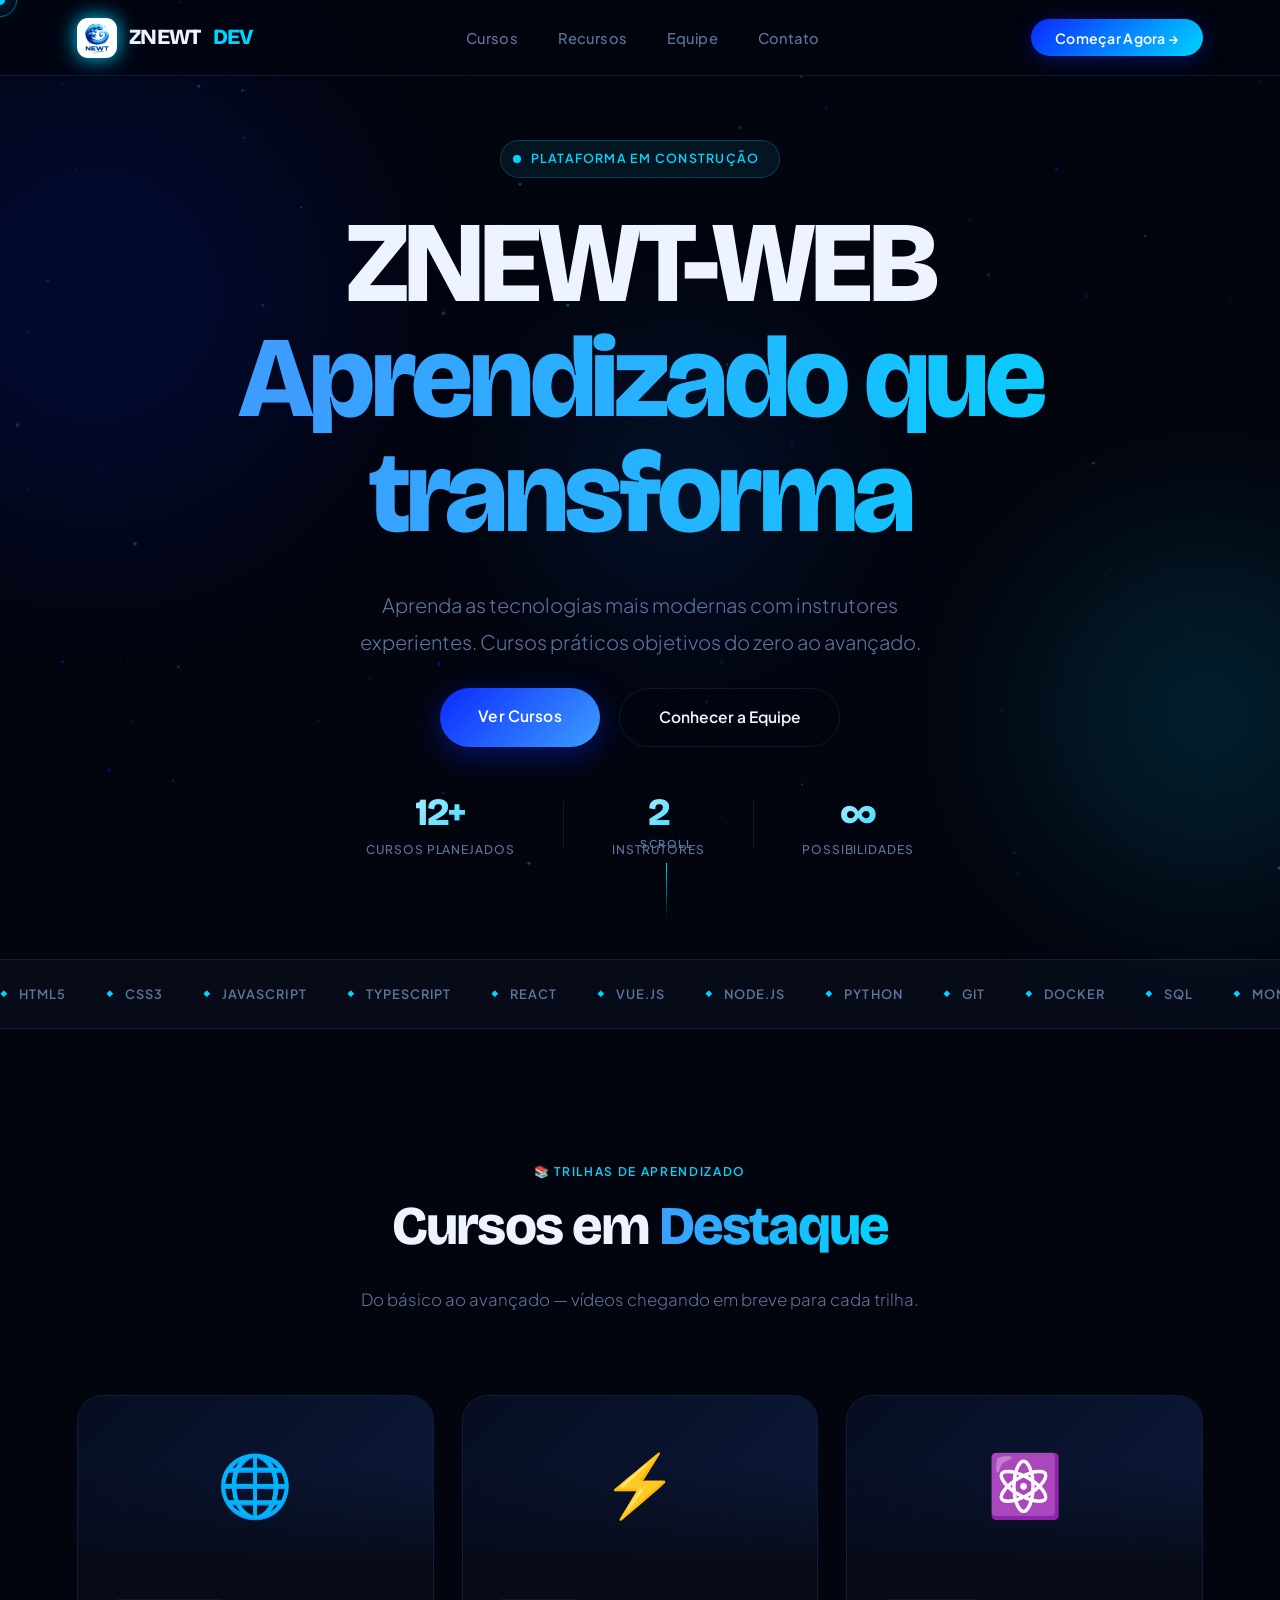
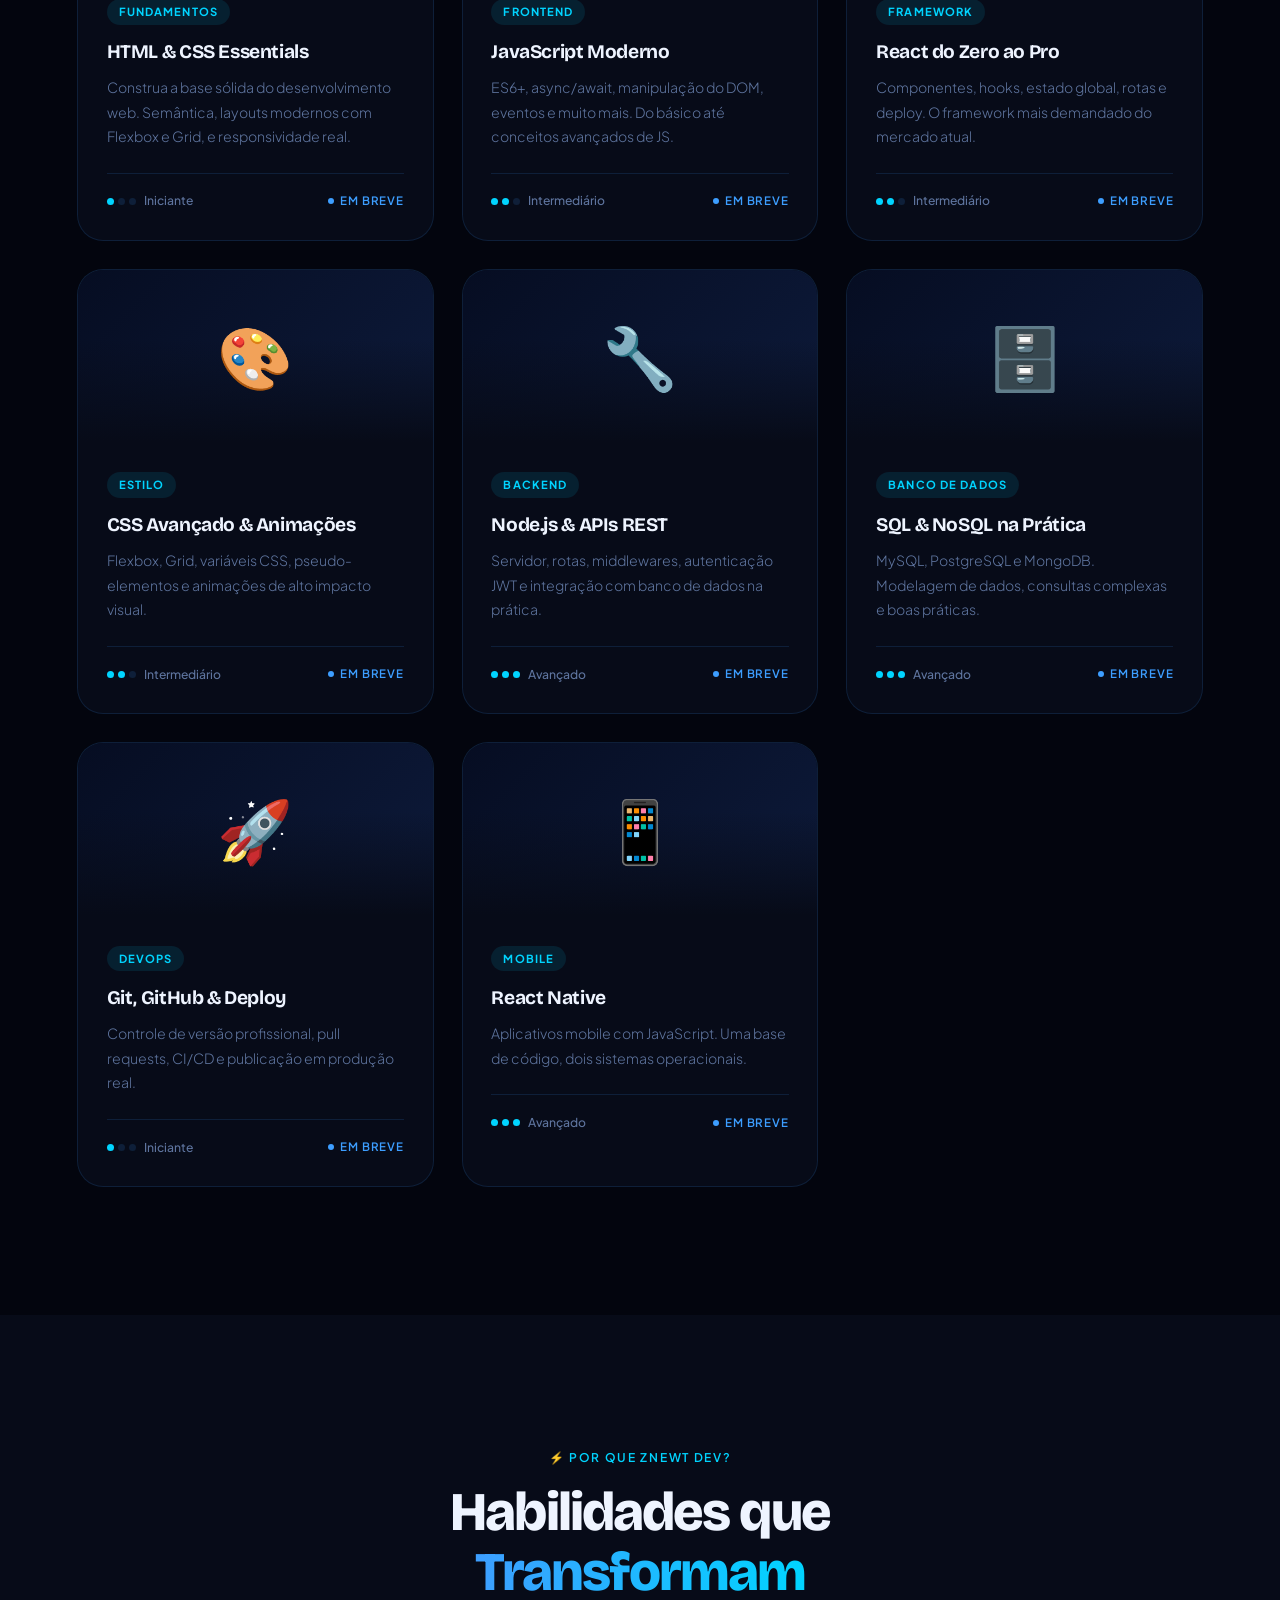
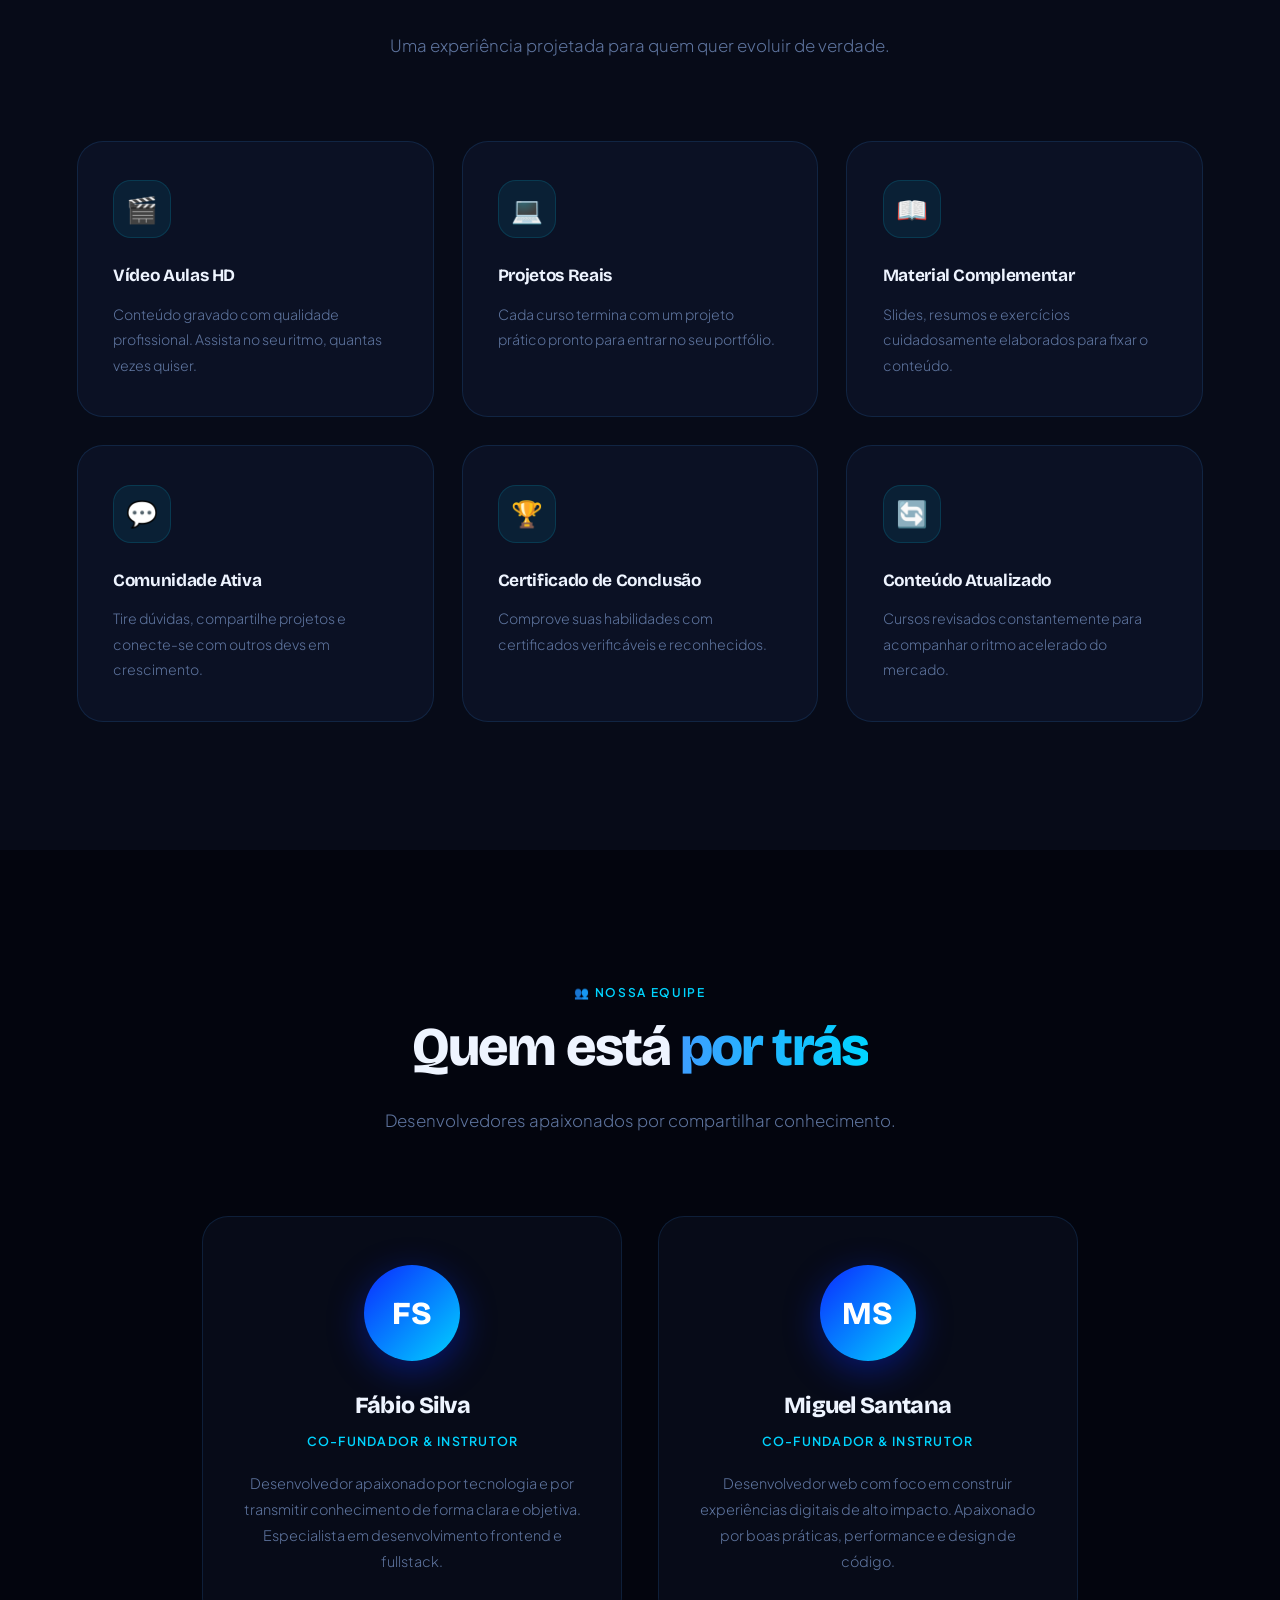
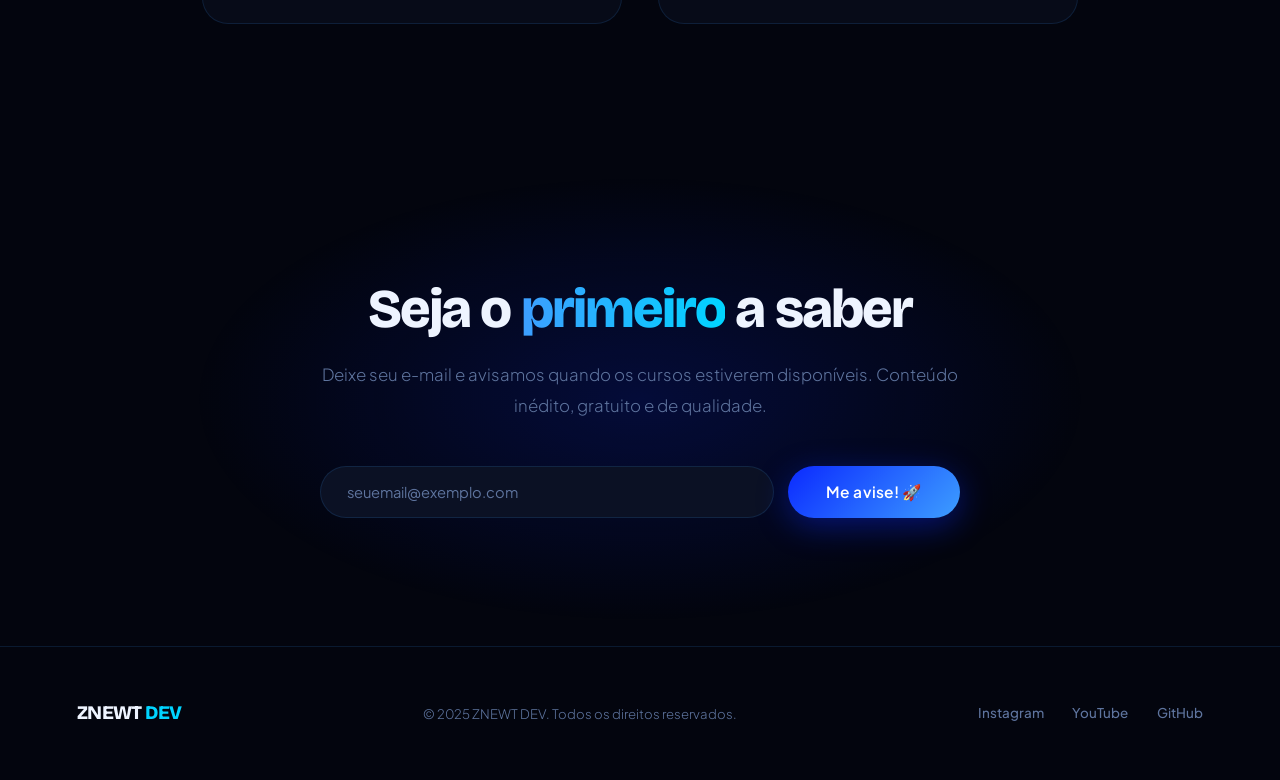
==== index.html @ 8496920c "Initial commit" ====
<!DOCTYPE html>
<html lang="pt-BR">
<head>
  <meta charset="UTF-8" />
  <meta name="viewport" content="width=device-width, initial-scale=1.0" />
  <title>ZNewtDev</title>
  <link rel="preconnect" href="https://fonts.googleapis.com" />
  <link rel="preconnect" href="https://fonts.gstatic.com" crossorigin />
  <link href="https://fonts.googleapis.com/css2?family=Bricolage+Grotesque:opsz,wght@12..96,300;12..96,400;12..96,500;12..96,600;12..96,700;12..96,800&family=Plus+Jakarta+Sans:ital,wght@0,300;0,400;0,500;0,600;1,300&display=swap" rel="stylesheet" />
  <link rel="stylesheet" href="style.css" />
</head>
<body>

  <!-- ── Custom Cursor ── -->
  <div id="cursor"></div>
  <div id="cursor-ring"></div>

  <!-- ── Background orbs ── -->
  <div class="orb orb-1"></div>
  <div class="orb orb-2"></div>
  <div class="orb orb-3"></div>

  <!-- ── Particle canvas ── -->
  <canvas id="bg-canvas"></canvas>

  <!-- ════════════════════ NAVBAR ════════════════════ -->
  <nav id="navbar">
    <a href="#" class="nav-logo">
      <img src="znewtdev.jpeg" alt="ZNEWT DEV Logo" />
      ZNEWT<span>DEV</span> 
    </a>
    <ul class="nav-links">
      <li><a href="#cursos">Cursos</a></li>
      <li><a href="#features">Recursos</a></li>
      <li><a href="#equipe">Equipe</a></li>
      <li><a href="#cta">Contato</a></li>
    </ul>
    <button class="nav-cta" onclick="document.getElementById('cta').scrollIntoView({behavior:'smooth'})">
      Começar Agora →
    </button>
  </nav>

  <!-- ════════════════════ HERO ════════════════════ -->
  <section id="hero">
    <div class="hero-badge">
      <span class="badge-dot"></span>
      Plataforma em construção
    </div>

    <h1 class="hero-title">
      ZNEWT-WEB<br/>
    <span class="line2">Aprendizado que transforma</span>
    </h1>

    <p class="hero-sub">
      Aprenda as tecnologias mais modernas com instrutores experientes.
      Cursos práticos objetivos do zero ao avançado.
    </p>

    <div class="hero-buttons">
      <a href="#cursos" class="btn-primary">Ver Cursos</a>
      <a href="#equipe" class="btn-outline">Conhecer a Equipe</a>
    </div>

    <div class="hero-stats">
      <div class="stat-item">
        <div class="stat-num" data-target="12">0</div>
        <div class="stat-label">Cursos Planejados</div>
      </div>
      <div class="stat-divider"></div>
      <div class="stat-item">
        <div class="stat-num" data-target="2">0</div>
        <div class="stat-label">Instrutores</div>
      </div>
      <div class="stat-divider"></div>
      <div class="stat-item">
        <div class="stat-num">∞</div>
        <div class="stat-label">Possibilidades</div>
      </div>
    </div>

    <div class="scroll-hint">
      <span>Scroll</span>
      <div class="scroll-line"></div>
    </div>
  </section>

  <!-- ════════════════════ MARQUEE ════════════════════ -->
  <div class="marquee-wrap">
    <div class="marquee-track" id="marqueeTrack"></div>
  </div>

  <!-- ════════════════════ COURSES ════════════════════ -->
  <section id="cursos">
    <div class="section-header reveal">
      <div class="section-tag">📚 Trilhas de Aprendizado</div>
      <h2 class="section-title">Cursos em <span class="accent">Destaque</span></h2>
      <p class="section-sub">
        Do básico ao avançado — vídeos chegando em breve para cada trilha.
      </p>
    </div>
    <div class="courses-grid" id="coursesGrid"></div>
  </section>

  <!-- ════════════════════ FEATURES ════════════════════ -->
  <section id="features">
    <div class="section-header reveal">
      <div class="section-tag">⚡ Por que ZNEWT DEV?</div>
      <h2 class="section-title">Habilidades que <span class="accent">Transformam</span></h2>
      <p class="section-sub">Uma experiência projetada para quem quer evoluir de verdade.</p>
    </div>
    <div class="features-grid" id="featuresGrid"></div>
  </section>

  <!-- ════════════════════ TEAM ════════════════════ -->
  <section id="equipe">
    <div class="section-header reveal">
      <div class="section-tag">👥 Nossa Equipe</div>
      <h2 class="section-title">Quem está <span class="accent">por trás</span></h2>
      <p class="section-sub">Desenvolvedores apaixonados por compartilhar conhecimento.</p>
    </div>
    <div class="team-grid" id="teamGrid"></div>
  </section>

  <!-- ════════════════════ CTA ════════════════════ -->
  <section id="cta">
    <div class="cta-box reveal">
      <h2 class="cta-title">
        Seja o <span class="cta-accent">primeiro</span> a saber
      </h2>
      <p class="cta-sub">
        Deixe seu e-mail e avisamos quando os cursos estiverem disponíveis.
        Conteúdo inédito, gratuito e de qualidade.
      </p>
      <div class="notify-form">
        <input
          type="email"
          class="notify-input"
          placeholder="seuemail@exemplo.com"
          id="emailInput"
        />
        <button class="btn-primary" id="notifyBtn">Me avise! 🚀</button>
      </div>
      <p id="notifyMsg"></p>
    </div>
  </section>

  <!-- ════════════════════ FOOTER ════════════════════ -->
  <footer>
    <a href="#" class="footer-logo">ZNEWT <span>DEV</span></a>
    <p class="footer-copy">© 2025 ZNEWT DEV. Todos os direitos reservados.</p>
    <div class="footer-links">
      <a href="#">Instagram</a>
      <a href="#">YouTube</a>
      <a href="#">GitHub</a>
    </div>
  </footer>

  <script src="script.js"></script>
</body>
</html>
---- style.css ----
/* ════════════════════════════════════════════════════
   ZNEWT DEV — Stylesheet
   Fonts: Bricolage Grotesque (display) + Plus Jakarta Sans (body)
════════════════════════════════════════════════════ */

/* ── Variables ── */
:root {
  --bg:           #03050e;
  --surface:      #070b18;
  --surface2:     #0b1124;
  --blue-deep:    #0b2aff;
  --blue-mid:     #1a6cff;
  --blue-bright:  #3d9eff;
  --cyan:         #00d4ff;
  --white:        #eef4ff;
  --muted:        #5e749e;
  --border:       rgba(61, 158, 255, 0.14);

  --font-display: 'Bricolage Grotesque', sans-serif;
  --font-body:    'Plus Jakarta Sans', sans-serif;

  --space-xs:  0.5rem;
  --space-sm:  1rem;
  --space-md:  1.75rem;
  --space-lg:  3rem;
  --space-xl:  5rem;
  --space-2xl: 8rem;

  --radius-sm:  10px;
  --radius-md:  18px;
  --radius-lg:  26px;
  --radius-pill: 9999px;
}

/* ── Reset ── */
*, *::before, *::after {
  box-sizing: border-box;
  margin: 0;
  padding: 0;
}

html {
  scroll-behavior: smooth;
  font-size: 16px;
}

body {
  background: var(--bg);
  color: var(--white);
  font-family: var(--font-body);
  font-weight: 400;
  line-height: 1.6;
  overflow-x: hidden;
  cursor: none;
}

img { display: block; max-width: 100%; }
a  { text-decoration: none; }
ul { list-style: none; }

/* ════════════════════════════════════════════════════
   CURSOR
════════════════════════════════════════════════════ */
#cursor {
  position: fixed; z-index: 9999;
  width: 10px; height: 10px;
  background: var(--cyan);
  border-radius: 50%;
  pointer-events: none;
  transform: translate(-50%, -50%);
  transition: width 0.3s, height 0.3s, opacity 0.3s;
  box-shadow: 0 0 18px var(--cyan), 0 0 36px rgba(0,212,255,0.35);
}

#cursor-ring {
  position: fixed; z-index: 9998;
  width: 34px; height: 34px;
  border: 1.5px solid rgba(0,212,255,0.45);
  border-radius: 50%;
  pointer-events: none;
  transform: translate(-50%, -50%);
  transition: width 0.3s, height 0.3s;
}

/* ── Cursor hover state ── */
body.cursor-hover #cursor      { width: 18px; height: 18px; }
body.cursor-hover #cursor-ring { width: 52px; height: 52px; }

/* ════════════════════════════════════════════════════
   BACKGROUND ELEMENTS
════════════════════════════════════════════════════ */
#bg-canvas {
  position: fixed; inset: 0; z-index: 0;
  pointer-events: none;
}

.orb {
  position: fixed; border-radius: 50%;
  pointer-events: none; z-index: 0;
  filter: blur(90px); opacity: 0.13;
  animation: orbFloat 14s ease-in-out infinite;
}
.orb-1 { width: 500px; height: 500px; background: var(--blue-deep);  top: 5%;  left: -12%; animation-delay: 0s;  }
.orb-2 { width: 350px; height: 350px; background: var(--cyan);       top: 60%; right: -8%; animation-delay: -5s; }
.orb-3 { width: 280px; height: 280px; background: var(--blue-mid);   top: 38%; left: 42%; animation-delay: -9s; }

@keyframes orbFloat {
  0%, 100% { transform: translateY(0)    scale(1);    }
  33%       { transform: translateY(-45px) scale(1.08); }
  66%       { transform: translateY(22px)  scale(0.95); }
}

/* ── Ripple click ── */
.ripple {
  position: fixed; border-radius: 50%;
  pointer-events: none; z-index: 9997;
  border: 1.5px solid var(--cyan);
  transform: translate(-50%, -50%) scale(0);
  animation: rippleOut 0.65s ease-out forwards;
}
@keyframes rippleOut {
  to { transform: translate(-50%, -50%) scale(4); opacity: 0; }
}

/* ════════════════════════════════════════════════════
   NAVBAR
════════════════════════════════════════════════════ */
nav {
  position: fixed; top: 0; left: 0; right: 0; z-index: 100;
  display: flex; align-items: center; justify-content: space-between;
  padding: 0 6%;
  height: 76px;
  background: rgba(3, 5, 14, 0.65);
  backdrop-filter: blur(24px);
  border-bottom: 1px solid var(--border);
  transition: height 0.4s ease, background 0.4s ease;
}

nav.scrolled {
  height: 62px;
  background: rgba(3, 5, 14, 0.9);
}

.nav-logo {
  display: flex; align-items: center; gap: 12px;
  font-family: var(--font-display);
  font-weight: 800; font-size: 1.35rem;
  color: var(--white);
  letter-spacing: -0.03em;
}
.nav-logo span { color: var(--cyan); }
.nav-logo img {
  width: 40px; height: 40px;
  border-radius: 11px;
  object-fit: contain;
  filter: drop-shadow(0 0 10px var(--cyan));
}

.nav-links {
  display: flex; gap: 2.5rem;
}
.nav-links a {
  color: var(--muted);
  font-size: 0.92rem;
  font-weight: 500;
  letter-spacing: 0.01em;
  transition: color 0.3s;
  position: relative;
}
.nav-links a::after {
  content: '';
  position: absolute;
  bottom: -5px; left: 0; right: 0;
  height: 1.5px;
  background: var(--cyan);
  transform: scaleX(0); transform-origin: left;
  transition: transform 0.3s ease;
}
.nav-links a:hover            { color: var(--white); }
.nav-links a:hover::after     { transform: scaleX(1); }

.nav-cta {
  background: linear-gradient(135deg, var(--blue-deep), var(--cyan));
  color: #fff; border: none; cursor: none;
  padding: 0.6rem 1.5rem; border-radius: var(--radius-pill);
  font-family: var(--font-body);
  font-weight: 600; font-size: 0.88rem;
  letter-spacing: 0.02em;
  box-shadow: 0 4px 22px rgba(11,42,255,0.35);
  transition: box-shadow 0.3s, transform 0.2s;
}
.nav-cta:hover {
  box-shadow: 0 8px 32px rgba(0,212,255,0.55);
  transform: translateY(-2px);
}

/* ════════════════════════════════════════════════════
   GLOBAL SECTION
════════════════════════════════════════════════════ */
section { position: relative; z-index: 1; }

/* ── Shared buttons ── */
.btn-primary {
  display: inline-block;
  background: linear-gradient(135deg, var(--blue-deep), var(--blue-bright));
  color: #fff; border: none; cursor: none;
  padding: 1rem 2.4rem; border-radius: var(--radius-pill);
  font-family: var(--font-body);
  font-weight: 600; font-size: 0.97rem;
  letter-spacing: 0.01em;
  box-shadow: 0 8px 32px rgba(11,42,255,0.4);
  transition: box-shadow 0.3s, transform 0.2s;
}
.btn-primary:hover {
  box-shadow: 0 14px 42px rgba(0,212,255,0.5);
  transform: translateY(-3px);
}

.btn-outline {
  display: inline-block;
  background: transparent;
  color: var(--white); cursor: none;
  border: 1.5px solid var(--border);
  padding: 1rem 2.4rem; border-radius: var(--radius-pill);
  font-family: var(--font-body);
  font-weight: 600; font-size: 0.97rem;
  transition: border-color 0.3s, color 0.3s, transform 0.2s;
}
.btn-outline:hover {
  border-color: var(--cyan);
  color: var(--cyan);
  transform: translateY(-3px);
}

/* ── Section header ── */
.section-header {
  text-align: center;
  margin-bottom: var(--space-xl);
  max-width: 620px;
  margin-left: auto;
  margin-right: auto;
}
.section-tag {
  display: inline-block;
  font-size: 0.75rem; font-weight: 600;
  letter-spacing: 0.14em; text-transform: uppercase;
  color: var(--cyan);
  margin-bottom: var(--space-sm);
}
.section-title {
  font-family: var(--font-display);
  font-size: clamp(2.1rem, 4.5vw, 3.4rem);
  font-weight: 800;
  letter-spacing: -0.035em;
  line-height: 1.1;
  margin-bottom: var(--space-md);
}
.section-title .accent {
  background: linear-gradient(90deg, var(--blue-bright), var(--cyan));
  -webkit-background-clip: text; -webkit-text-fill-color: transparent;
  background-clip: text;
}
.section-sub {
  color: var(--muted);
  font-size: 1.05rem; font-weight: 300;
  line-height: 1.8;
}

/* ════════════════════════════════════════════════════
   HERO
════════════════════════════════════════════════════ */
#hero {
  min-height: 100vh;
  display: flex; flex-direction: column;
  align-items: center; justify-content: center;
  text-align: center;
  padding: 140px 6% 100px;
  overflow: hidden;
  gap: var(--space-md);
}

.hero-badge {
  display: inline-flex; align-items: center; gap: 10px;
  background: rgba(0,212,255,0.08);
  border: 1px solid rgba(0,212,255,0.22);
  border-radius: var(--radius-pill);
  padding: 8px 20px 8px 12px;
  font-size: 0.78rem; font-weight: 600;
  letter-spacing: 0.1em; text-transform: uppercase;
  color: var(--cyan);
  opacity: 0; animation: fadeUp 0.8s 0.2s forwards;
}
.badge-dot {
  width: 8px; height: 8px;
  background: var(--cyan); border-radius: 50%;
  animation: pulseDot 2s ease-in-out infinite;
}
@keyframes pulseDot {
  0%, 100% { opacity: 1; transform: scale(1); }
  50%       { opacity: 0.4; transform: scale(0.65); }
}

.hero-title {
  font-family: var(--font-display);
  font-size: clamp(3.2rem, 9vw, 8rem);
  font-weight: 800;
  line-height: 1.0;
  letter-spacing: -0.04em;
  opacity: 0; animation: fadeUp 0.9s 0.35s forwards;
}
.hero-title .line2 {
  display: block;
  background: linear-gradient(90deg, var(--blue-bright) 20%, var(--cyan));
  -webkit-background-clip: text; -webkit-text-fill-color: transparent;
  background-clip: text;
  padding-bottom: 0.06em; /* prevent clipping on descenders */
}

.hero-sub {
  font-size: clamp(1.05rem, 2vw, 1.25rem);
  font-weight: 300; line-height: 1.85;
  color: var(--muted);
  max-width: 600px;
  opacity: 0; animation: fadeUp 0.9s 0.5s forwards;
}

.hero-buttons {
  display: flex; gap: 1.2rem; flex-wrap: wrap; justify-content: center;
  opacity: 0; animation: fadeUp 0.9s 0.65s forwards;
}

.hero-stats {
  display: flex; align-items: center; gap: var(--space-lg);
  flex-wrap: wrap; justify-content: center;
  opacity: 0; animation: fadeUp 0.9s 0.82s forwards;
  margin-top: var(--space-sm);
}
.stat-item { text-align: center; }
.stat-num {
  font-family: var(--font-display);
  font-size: 2.4rem; font-weight: 800;
  letter-spacing: -0.03em;
  background: linear-gradient(135deg, var(--white), var(--cyan));
  -webkit-background-clip: text; -webkit-text-fill-color: transparent;
  background-clip: text;
  line-height: 1.1;
}
.stat-label {
  font-size: 0.75rem; font-weight: 500;
  color: var(--muted);
  letter-spacing: 0.08em; text-transform: uppercase;
  margin-top: 6px;
}
.stat-divider {
  width: 1px; height: 48px;
  background: var(--border);
  flex-shrink: 0;
}

.scroll-hint {
  position: absolute; bottom: 2.5rem; left: 50%;
  transform: translateX(-50%);
  display: flex; flex-direction: column; align-items: center; gap: 10px;
  opacity: 0; animation: fadeUp 1s 1.3s forwards;
}
.scroll-hint span {
  font-size: 0.68rem; font-weight: 600;
  color: var(--muted); letter-spacing: 0.14em; text-transform: uppercase;
}
.scroll-line {
  width: 1px; height: 56px;
  background: linear-gradient(to bottom, var(--cyan), transparent);
  animation: scrollLine 2.2s ease-in-out infinite;
}
@keyframes scrollLine {
  0%   { transform: scaleY(0); transform-origin: top;    opacity: 1; }
  50%  { transform: scaleY(1); transform-origin: top;    opacity: 1; }
  51%  { transform: scaleY(1); transform-origin: bottom; opacity: 1; }
  100% { transform: scaleY(0); transform-origin: bottom; opacity: 0; }
}

/* ════════════════════════════════════════════════════
   MARQUEE
════════════════════════════════════════════════════ */
.marquee-wrap {
  overflow: hidden;
  border-top: 1px solid var(--border);
  border-bottom: 1px solid var(--border);
  padding: 1.5rem 0;
  background: var(--surface);
}
.marquee-track {
  display: flex; gap: 2.5rem; width: max-content;
  animation: marquee 35s linear infinite;
}
.marquee-item {
  display: flex; align-items: center; gap: 10px;
  color: var(--muted);
  font-size: 0.8rem; font-weight: 600;
  letter-spacing: 0.08em; text-transform: uppercase;
  white-space: nowrap;
}
.marquee-item .dot { color: var(--cyan); font-size: 0.55rem; }

@keyframes marquee {
  from { transform: translateX(0); }
  to   { transform: translateX(-50%); }
}

/* ════════════════════════════════════════════════════
   COURSES
════════════════════════════════════════════════════ */
#cursos {
  padding: var(--space-2xl) 6%;
}

.courses-grid {
  display: grid;
  grid-template-columns: repeat(auto-fill, minmax(310px, 1fr));
  gap: 1.75rem;
  max-width: 1240px; margin: 0 auto;
}

.course-card {
  background: var(--surface);
  border: 1px solid var(--border);
  border-radius: var(--radius-lg);
  overflow: hidden;
  cursor: none;
  position: relative;
  transition: transform 0.35s ease, box-shadow 0.35s ease, border-color 0.35s ease;
}
.course-card::before {
  content: '';
  position: absolute; inset: 0; border-radius: var(--radius-lg);
  background: linear-gradient(135deg, rgba(0,212,255,0.06), transparent 55%);
  opacity: 0; transition: opacity 0.35s ease; pointer-events: none;
}
.course-card:hover {
  transform: translateY(-10px);
  box-shadow: 0 24px 55px rgba(0,212,255,0.14), 0 6px 22px rgba(0,0,0,0.45);
  border-color: rgba(0,212,255,0.38);
}
.course-card:hover::before { opacity: 1; }

.card-thumb {
  height: 172px;
  display: flex; align-items: center; justify-content: center;
  font-size: 3.8rem;
  background: linear-gradient(135deg, #060d22, #0d1a3a);
  position: relative; overflow: hidden;
}
.card-thumb::after {
  content: '';
  position: absolute; inset: 0;
  background: linear-gradient(to bottom, transparent 40%, var(--surface));
}
.card-thumb-emoji { position: relative; z-index: 1; }

.card-body { padding: 1.8rem; }

.card-tag {
  display: inline-block;
  font-size: 0.7rem; font-weight: 700;
  letter-spacing: 0.1em; text-transform: uppercase;
  color: var(--cyan);
  background: rgba(0,212,255,0.1);
  border-radius: var(--radius-pill); padding: 4px 12px;
  margin-bottom: 0.9rem;
}

.card-title {
  font-family: var(--font-display);
  font-size: 1.2rem; font-weight: 700;
  letter-spacing: -0.02em;
  margin-bottom: 0.65rem;
  line-height: 1.3;
}

.card-desc {
  font-size: 0.88rem; font-weight: 300;
  color: var(--muted); line-height: 1.75;
  margin-bottom: 1.5rem;
}

.card-meta {
  display: flex; align-items: center; justify-content: space-between;
  padding-top: 1.1rem;
  border-top: 1px solid var(--border);
}
.card-level {
  display: flex; align-items: center; gap: 8px;
  font-size: 0.76rem; color: var(--muted); font-weight: 500;
}
.level-dots  { display: flex; gap: 4px; }
.level-dot   { width: 7px; height: 7px; border-radius: 50%; background: var(--border); }
.level-dot.active { background: var(--cyan); }

.card-coming {
  display: flex; align-items: center; gap: 6px;
  font-size: 0.72rem; font-weight: 600;
  letter-spacing: 0.07em; text-transform: uppercase;
  color: var(--blue-bright);
}
.coming-pulse {
  width: 6px; height: 6px;
  background: var(--blue-bright); border-radius: 50%;
  animation: pulseDot 1.6s ease-in-out infinite;
}

/* ════════════════════════════════════════════════════
   FEATURES
════════════════════════════════════════════════════ */
#features {
  padding: var(--space-2xl) 6%;
  background: var(--surface);
}

.features-grid {
  display: grid;
  grid-template-columns: repeat(auto-fill, minmax(270px, 1fr));
  gap: 1.75rem;
  max-width: 1240px; margin: 0 auto;
}

.feature-card {
  padding: 2.4rem 2.2rem;
  border: 1px solid var(--border);
  border-radius: var(--radius-lg);
  background: var(--surface2);
  cursor: none;
  position: relative; overflow: hidden;
  transition: transform 0.3s ease, border-color 0.3s ease;
}
.feature-card::after {
  content: '';
  position: absolute; bottom: -70px; right: -70px;
  width: 140px; height: 140px;
  background: radial-gradient(circle, rgba(0,212,255,0.1), transparent 70%);
  opacity: 0; transition: opacity 0.3s ease;
}
.feature-card:hover              { transform: translateY(-6px); border-color: rgba(0,212,255,0.28); }
.feature-card:hover::after       { opacity: 1; }

.feature-icon {
  width: 58px; height: 58px; border-radius: var(--radius-md);
  display: flex; align-items: center; justify-content: center;
  font-size: 1.6rem; margin-bottom: 1.5rem;
  background: rgba(0,212,255,0.08);
  border: 1px solid rgba(0,212,255,0.14);
}
.feature-name {
  font-family: var(--font-display);
  font-size: 1.08rem; font-weight: 700;
  letter-spacing: -0.02em;
  margin-bottom: 0.75rem;
}
.feature-desc {
  font-size: 0.88rem; font-weight: 300;
  color: var(--muted); line-height: 1.8;
}

/* ════════════════════════════════════════════════════
   TEAM
════════════════════════════════════════════════════ */
#equipe {
  padding: var(--space-2xl) 6%;
}

.team-grid {
  display: flex; gap: 2.2rem;
  justify-content: center; flex-wrap: wrap;
  max-width: 960px; margin: 0 auto;
}

.team-card {
  flex: 1; min-width: 290px; max-width: 420px;
  background: var(--surface);
  border: 1px solid var(--border);
  border-radius: var(--radius-lg);
  padding: 3rem 2.4rem;
  text-align: center; cursor: none;
  position: relative; overflow: hidden;
  transition: transform 0.35s ease, box-shadow 0.35s ease, border-color 0.35s ease;
}
.team-card::before {
  content: '';
  position: absolute; top: 0; left: 0; right: 0; height: 3px;
  background: linear-gradient(90deg, var(--blue-deep), var(--cyan));
  transform: scaleX(0); transform-origin: left;
  transition: transform 0.4s ease;
}
.team-card:hover {
  transform: translateY(-9px);
  box-shadow: 0 28px 64px rgba(0,212,255,0.11);
  border-color: rgba(0,212,255,0.28);
}
.team-card:hover::before { transform: scaleX(1); }

.team-avatar {
  width: 96px; height: 96px; border-radius: 50%;
  margin: 0 auto 1.6rem;
  display: flex; align-items: center; justify-content: center;
  font-family: var(--font-display);
  font-size: 2rem; font-weight: 800;
  background: linear-gradient(135deg, var(--blue-deep), var(--cyan));
  box-shadow: 0 10px 36px rgba(11,42,255,0.4);
  color: #fff;
}
.team-name {
  font-family: var(--font-display);
  font-size: 1.45rem; font-weight: 800;
  letter-spacing: -0.03em;
  margin-bottom: 0.5rem;
}
.team-role {
  font-size: 0.78rem; font-weight: 600;
  color: var(--cyan);
  letter-spacing: 0.1em; text-transform: uppercase;
  margin-bottom: 1.2rem;
}
.team-bio {
  font-size: 0.9rem; font-weight: 300;
  color: var(--muted); line-height: 1.8;
}

/* ════════════════════════════════════════════════════
   CTA
════════════════════════════════════════════════════ */
#cta {
  padding: var(--space-2xl) 6%;
  text-align: center;
  position: relative; overflow: hidden;
}
#cta::before {
  content: '';
  position: absolute; top: 50%; left: 50%;
  transform: translate(-50%, -50%);
  width: 900px; height: 450px;
  background: radial-gradient(ellipse, rgba(11,42,255,0.18) 0%, transparent 70%);
  pointer-events: none;
}

.cta-box {
  max-width: 640px; margin: 0 auto;
  position: relative; z-index: 1;
}

.cta-title {
  font-family: var(--font-display);
  font-size: clamp(2.2rem, 5vw, 3.4rem);
  font-weight: 800; letter-spacing: -0.035em;
  line-height: 1.1; margin-bottom: 1.2rem;
}
.cta-accent {
  background: linear-gradient(90deg, var(--blue-bright), var(--cyan));
  -webkit-background-clip: text; -webkit-text-fill-color: transparent;
  background-clip: text;
}
.cta-sub {
  color: var(--muted); font-size: 1.05rem; font-weight: 300;
  line-height: 1.85; margin-bottom: 2.8rem;
}

.notify-form {
  display: flex; gap: 0.85rem; flex-wrap: wrap; justify-content: center;
}
.notify-input {
  flex: 1; min-width: 250px;
  background: var(--surface2);
  border: 1.5px solid var(--border);
  border-radius: var(--radius-pill);
  padding: 1rem 1.6rem;
  color: var(--white);
  font-family: var(--font-body); font-size: 0.92rem;
  outline: none;
  transition: border-color 0.3s, box-shadow 0.3s;
}
.notify-input:focus {
  border-color: var(--cyan);
  box-shadow: 0 0 22px rgba(0,212,255,0.14);
}
.notify-input::placeholder { color: var(--muted); }

#notifyMsg {
  margin-top: 1.2rem;
  font-size: 0.88rem; font-weight: 500;
  display: none;
}
#notifyMsg.success { color: var(--cyan); }
#notifyMsg.error   { color: #ff6b6b; }

/* ════════════════════════════════════════════════════
   FOOTER
════════════════════════════════════════════════════ */
footer {
  border-top: 1px solid var(--border);
  padding: 3.2rem 6%;
  display: flex; align-items: center; justify-content: space-between;
  flex-wrap: wrap; gap: 1.8rem;
  position: relative; z-index: 1;
}

.footer-logo {
  font-family: var(--font-display);
  font-weight: 800; font-size: 1.2rem;
  color: var(--white); letter-spacing: -0.03em;
}
.footer-logo span { color: var(--cyan); }

.footer-copy {
  font-size: 0.82rem; font-weight: 300; color: var(--muted);
}

.footer-links { display: flex; gap: 1.8rem; }
.footer-links a {
  font-size: 0.84rem; font-weight: 500; color: var(--muted);
  transition: color 0.3s;
}
.footer-links a:hover { color: var(--cyan); }

/* ════════════════════════════════════════════════════
   REVEAL ANIMATIONS
════════════════════════════════════════════════════ */
@keyframes fadeUp {
  from { opacity: 0; transform: translateY(32px); }
  to   { opacity: 1; transform: translateY(0);    }
}

.reveal {
  opacity: 0; transform: translateY(44px);
  transition: opacity 0.75s ease, transform 0.75s ease;
}
.reveal.visible          { opacity: 1; transform: translateY(0); }
.reveal-delay-1          { transition-delay: 0.08s; }
.reveal-delay-2          { transition-delay: 0.18s; }
.reveal-delay-3          { transition-delay: 0.28s; }
.reveal-delay-4          { transition-delay: 0.38s; }

/* ════════════════════════════════════════════════════
   RESPONSIVE
════════════════════════════════════════════════════ */
@media (max-width: 768px) {
  .nav-links  { display: none; }
  .stat-divider { display: none; }
  .hero-stats { gap: var(--space-lg); }
  footer { flex-direction: column; align-items: flex-start; gap: 1.2rem; }
}

@media (max-width: 480px) {
  #hero { padding: 120px 5% 80px; }
  .hero-buttons { flex-direction: column; align-items: center; }
  .notify-form  { flex-direction: column; }
  .notify-input { min-width: unset; width: 100%; }
}
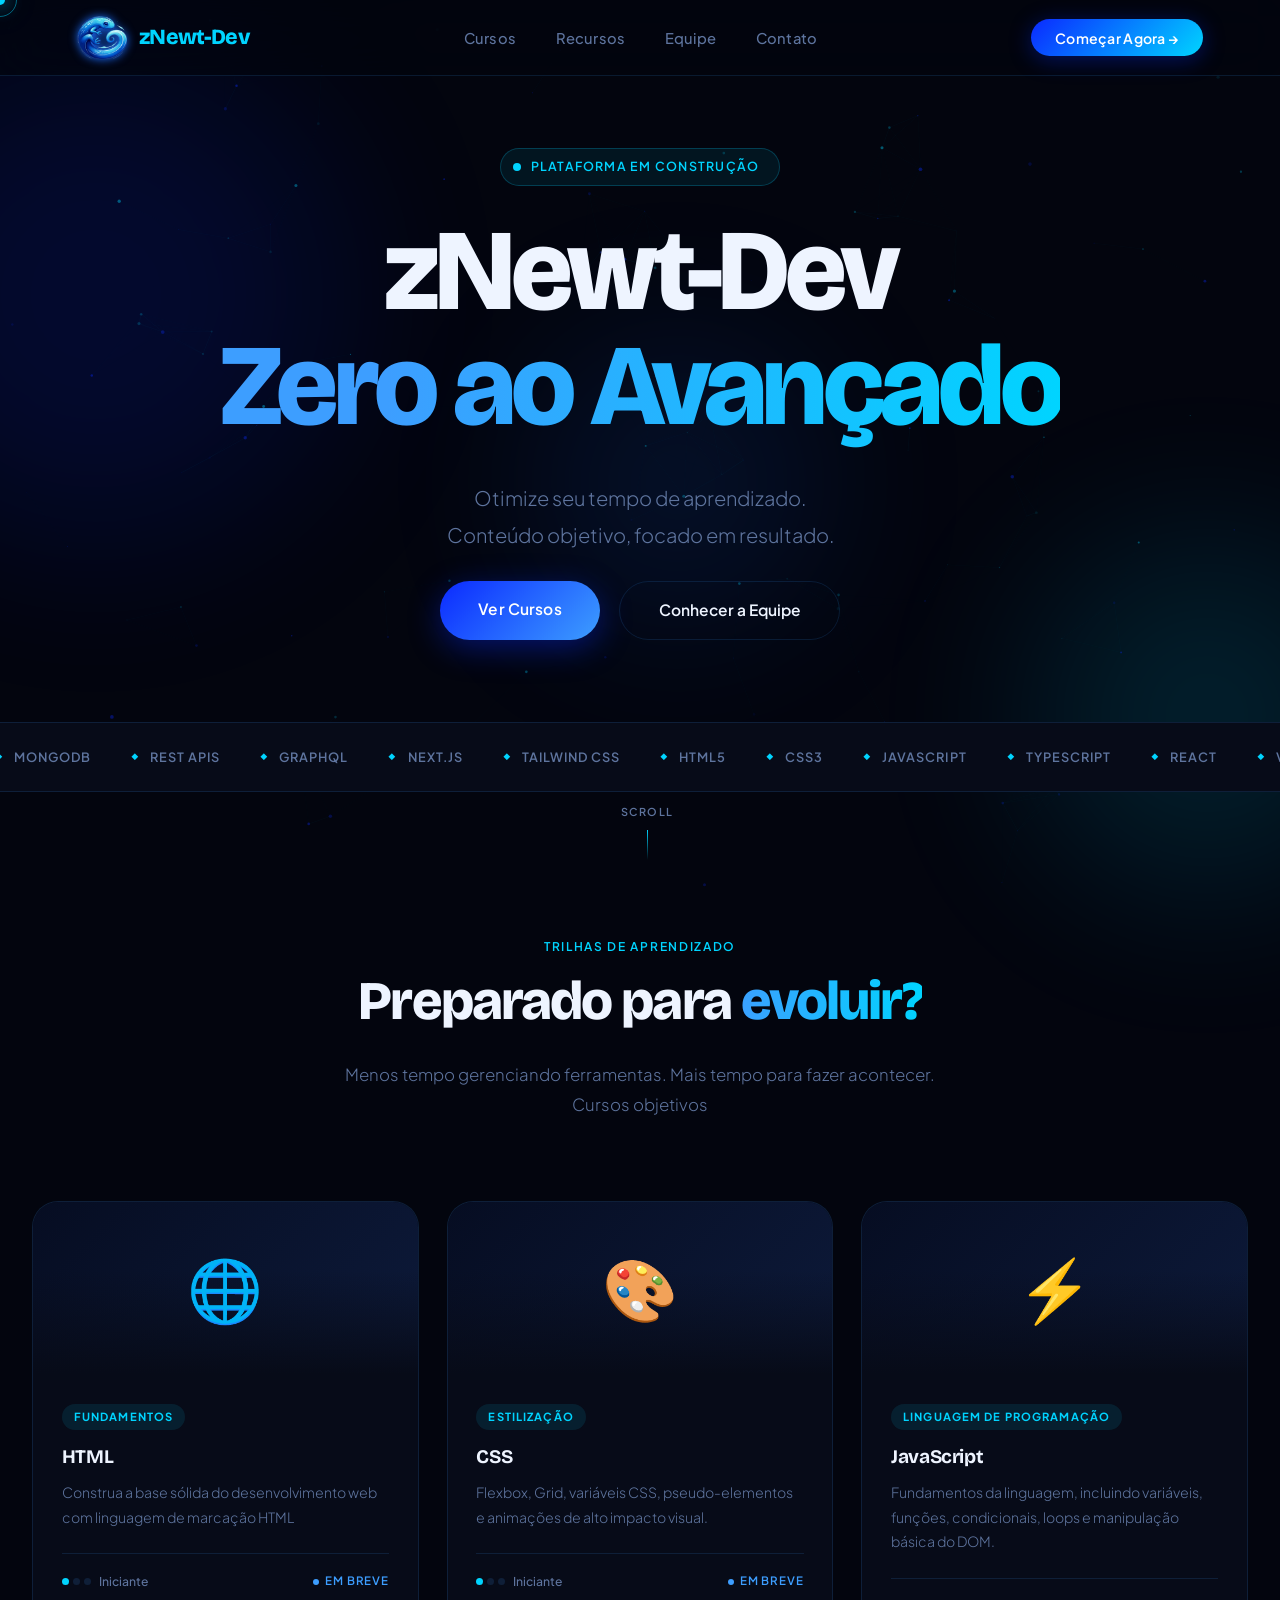
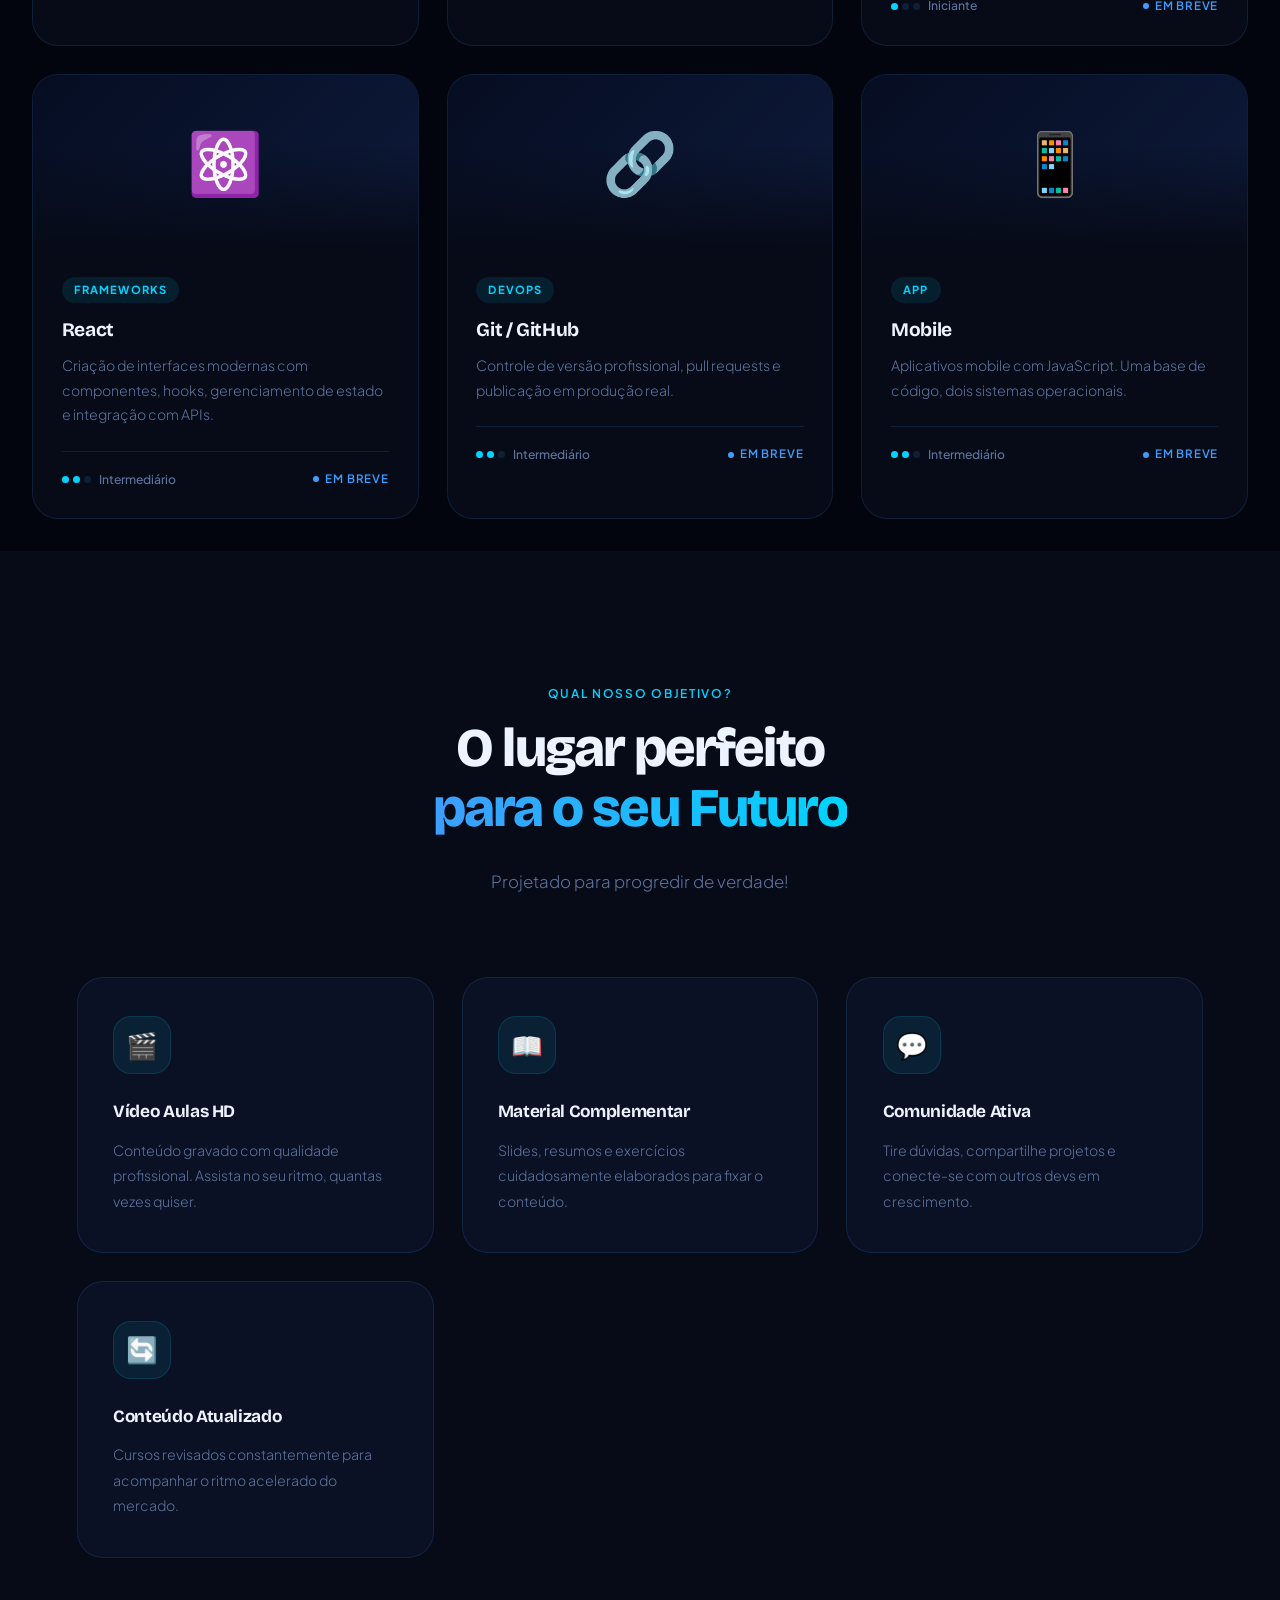
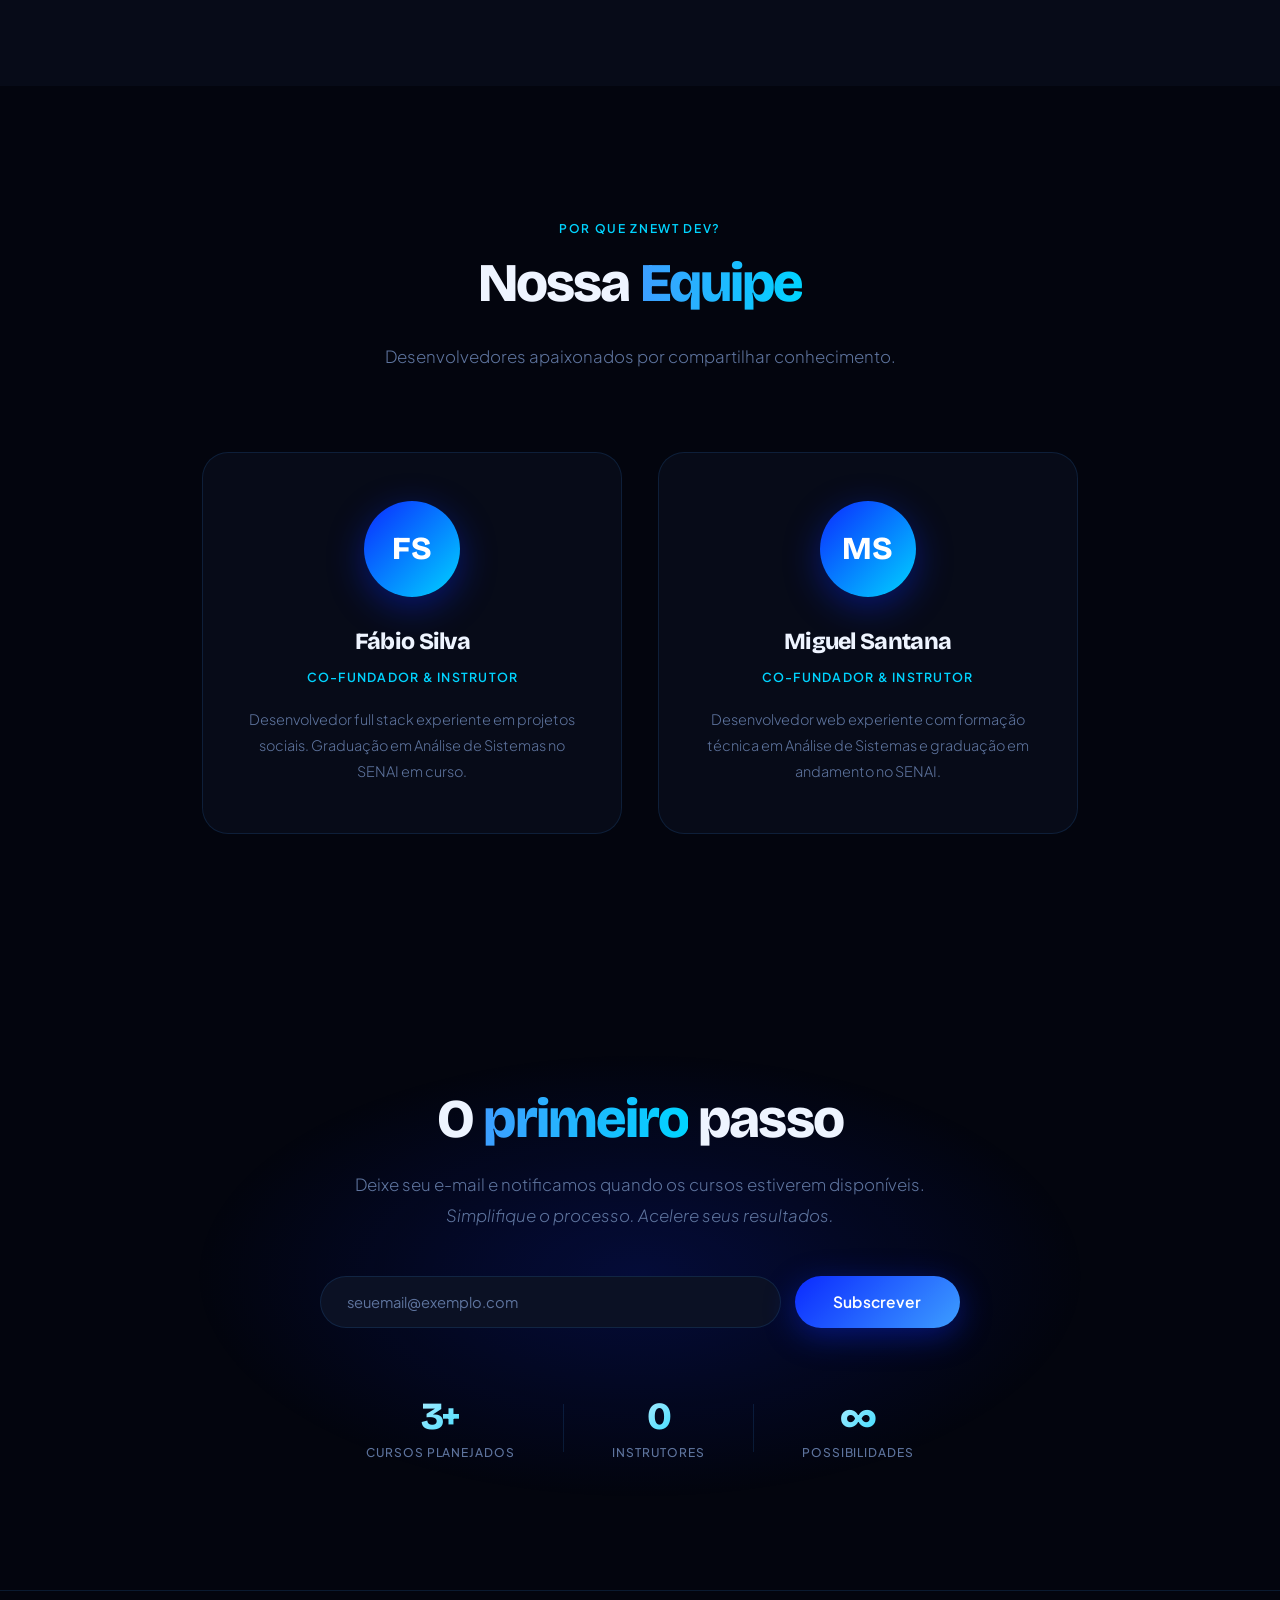
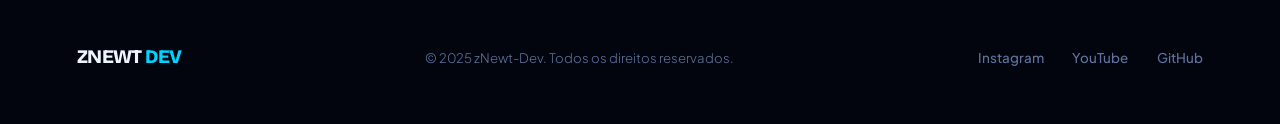
==== commit 7c50cffb: "refactor: model UI" ====
--- a/index.html
+++ b/index.html
@@ -3,11 +3,12 @@
 <head>
   <meta charset="UTF-8" />
   <meta name="viewport" content="width=device-width, initial-scale=1.0" />
-  <title>ZNewtDev</title>
+  <title>zNewtDev</title>
   <link rel="preconnect" href="https://fonts.googleapis.com" />
   <link rel="preconnect" href="https://fonts.gstatic.com" crossorigin />
   <link href="https://fonts.googleapis.com/css2?family=Bricolage+Grotesque:opsz,wght@12..96,300;12..96,400;12..96,500;12..96,600;12..96,700;12..96,800&family=Plus+Jakarta+Sans:ital,wght@0,300;0,400;0,500;0,600;1,300&display=swap" rel="stylesheet" />
   <link rel="stylesheet" href="style.css" />
+  <link rel="icon" href="znewtdev.png"/>
 </head>
 <body>
 
@@ -26,8 +27,8 @@
   <!-- ════════════════════ NAVBAR ════════════════════ -->
   <nav id="navbar">
     <a href="#" class="nav-logo">
-      <img src="znewtdev.jpeg" alt="ZNEWT DEV Logo" />
-      ZNEWT<span>DEV</span> 
+      <img src="znewtdev.png" alt="ZNEWT DEV Logo" />
+      <span>zNewt-Dev</span> 
     </a>
     <ul class="nav-links">
       <li><a href="#cursos">Cursos</a></li>
@@ -48,21 +49,85 @@
     </div>
 
     <h1 class="hero-title">
-      ZNEWT-WEB<br/>
-    <span class="line2">Aprendizado que transforma</span>
+      zNewt-Dev<br/>
+    <span class="line2">Zero ao Avançado</span>
     </h1>
 
     <p class="hero-sub">
-      Aprenda as tecnologias mais modernas com instrutores experientes.
-      Cursos práticos objetivos do zero ao avançado.
+      Otimize seu tempo de aprendizado.<br>
+      Conteúdo objetivo, focado em resultado.
     </p>
 
     <div class="hero-buttons">
       <a href="#cursos" class="btn-primary">Ver Cursos</a>
       <a href="#equipe" class="btn-outline">Conhecer a Equipe</a>
     </div>
+    <div class="scroll-hint">
+      <span>Scroll</span>
+      <div class="scroll-line"></div>
+    </div>
+  <br><div class="marquee-wrap">
+    <div class="marquee-track" id="marqueeTrack"></div>
+  </div>
+  </section>
+  <!-- ════════════════════ MARQUEE ════════════════════ -->
 
-    <div class="hero-stats">
+
+  <!-- ════════════════════ COURSES ════════════════════ -->
+  <section id="cursos">
+    <div class="section-header reveal">
+      <div class="section-tag">Trilhas de Aprendizado</div>
+      <h2 class="section-title">Preparado para<span class="accent"> evoluir? </span></h2>
+      <p class="section-sub">
+        Menos tempo gerenciando ferramentas. Mais tempo para fazer acontecer.
+        Cursos objetivos 
+      </p>
+    </div>
+    <div class="courses-grid" id="coursesGrid"></div>
+  </section>
+
+  <!-- ════════════════════ FEATURES ════════════════════ -->
+  <section id="features">
+    <div class="section-header reveal">
+      <div class="section-tag">Qual nosso objetivo?</div>
+      <h2 class="section-title">O lugar perfeito <span class="accent"><br>para o seu Futuro</span></h2>
+      <p class="section-sub">Projetado para progredir de verdade!</p>
+    </div>
+    <div class="features-grid" id="featuresGrid"></div>
+  </section>
+
+  <!-- ════════════════════ TEAM ════════════════════ -->
+  <section id="equipe">
+    <div class="section-header reveal">
+      <div class="section-tag">Por que ZNEWT DEV?</div>
+      <h2 class="section-title">Nossa <span class="accent">Equipe</span></h2>
+      <p class="section-sub">Desenvolvedores apaixonados por compartilhar conhecimento.</p>
+    </div>
+    <div class="team-grid" id="teamGrid"></div>
+  </section>
+
+  <!-- ════════════════════ CTA ════════════════════ -->
+  <section id="cta">
+    <div class="cta-box reveal">
+      <h2 class="cta-title">
+        O <span class="cta-accent">primeiro</span> passo
+      </h2>
+      <p class="cta-sub">
+        Deixe seu e-mail e notificamos quando os cursos estiverem disponíveis.<br>
+        <i>Simplifique o processo. Acelere seus resultados.</i>
+      </p>
+      <div class="notify-form">
+        <input
+          type="email"
+          class="notify-input"
+          placeholder="seuemail@exemplo.com"
+          id="emailInput"
+        />
+        <button class="btn-primary" id="notifyBtn">Subscrever</button>
+      </div>
+      <p id="notifyMsg"></p><br><br>     
+    </div>
+        <div class="hero-stats">
       <div class="stat-item">
         <div class="stat-num" data-target="12">0</div>
         <div class="stat-label">Cursos Planejados</div>
@@ -78,77 +143,12 @@
         <div class="stat-label">Possibilidades</div>
       </div>
     </div>
-
-    <div class="scroll-hint">
-      <span>Scroll</span>
-      <div class="scroll-line"></div>
-    </div>
-  </section>
-
-  <!-- ════════════════════ MARQUEE ════════════════════ -->
-  <div class="marquee-wrap">
-    <div class="marquee-track" id="marqueeTrack"></div>
-  </div>
-
-  <!-- ════════════════════ COURSES ════════════════════ -->
-  <section id="cursos">
-    <div class="section-header reveal">
-      <div class="section-tag">📚 Trilhas de Aprendizado</div>
-      <h2 class="section-title">Cursos em <span class="accent">Destaque</span></h2>
-      <p class="section-sub">
-        Do básico ao avançado — vídeos chegando em breve para cada trilha.
-      </p>
-    </div>
-    <div class="courses-grid" id="coursesGrid"></div>
-  </section>
-
-  <!-- ════════════════════ FEATURES ════════════════════ -->
-  <section id="features">
-    <div class="section-header reveal">
-      <div class="section-tag">⚡ Por que ZNEWT DEV?</div>
-      <h2 class="section-title">Habilidades que <span class="accent">Transformam</span></h2>
-      <p class="section-sub">Uma experiência projetada para quem quer evoluir de verdade.</p>
-    </div>
-    <div class="features-grid" id="featuresGrid"></div>
-  </section>
-
-  <!-- ════════════════════ TEAM ════════════════════ -->
-  <section id="equipe">
-    <div class="section-header reveal">
-      <div class="section-tag">👥 Nossa Equipe</div>
-      <h2 class="section-title">Quem está <span class="accent">por trás</span></h2>
-      <p class="section-sub">Desenvolvedores apaixonados por compartilhar conhecimento.</p>
-    </div>
-    <div class="team-grid" id="teamGrid"></div>
-  </section>
-
-  <!-- ════════════════════ CTA ════════════════════ -->
-  <section id="cta">
-    <div class="cta-box reveal">
-      <h2 class="cta-title">
-        Seja o <span class="cta-accent">primeiro</span> a saber
-      </h2>
-      <p class="cta-sub">
-        Deixe seu e-mail e avisamos quando os cursos estiverem disponíveis.
-        Conteúdo inédito, gratuito e de qualidade.
-      </p>
-      <div class="notify-form">
-        <input
-          type="email"
-          class="notify-input"
-          placeholder="seuemail@exemplo.com"
-          id="emailInput"
-        />
-        <button class="btn-primary" id="notifyBtn">Me avise! 🚀</button>
-      </div>
-      <p id="notifyMsg"></p>
-    </div>
   </section>
 
   <!-- ════════════════════ FOOTER ════════════════════ -->
   <footer>
     <a href="#" class="footer-logo">ZNEWT <span>DEV</span></a>
-    <p class="footer-copy">© 2025 ZNEWT DEV. Todos os direitos reservados.</p>
+    <p class="footer-copy">© 2025 zNewt-Dev. Todos os direitos reservados.</p>
     <div class="footer-links">
       <a href="#">Instagram</a>
       <a href="#">YouTube</a>
--- a/style.css
+++ b/style.css
@@ -150,10 +150,10 @@
 }
 .nav-logo span { color: var(--cyan); }
 .nav-logo img {
-  width: 40px; height: 40px;
+  width: 50px; height: 50px;
   border-radius: 11px;
   object-fit: contain;
-  filter: drop-shadow(0 0 10px var(--cyan));
+  filter: drop-shadow(0 0 5px var(--blue-mid));
 }
 
 .nav-links {
@@ -358,7 +358,7 @@
 }
 
 .scroll-hint {
-  position: absolute; bottom: 2.5rem; left: 50%;
+  position: absolute; bottom: 2.5rem; left: 48.5%;
   transform: translateX(-50%);
   display: flex; flex-direction: column; align-items: center; gap: 10px;
   opacity: 0; animation: fadeUp 1s 1.3s forwards;
@@ -368,7 +368,7 @@
   color: var(--muted); letter-spacing: 0.14em; text-transform: uppercase;
 }
 .scroll-line {
-  width: 1px; height: 56px;
+  width: 1px; height: 30px;
   background: linear-gradient(to bottom, var(--cyan), transparent);
   animation: scrollLine 2.2s ease-in-out infinite;
 }
@@ -411,7 +411,7 @@
    COURSES
 ════════════════════════════════════════════════════ */
 #cursos {
-  padding: var(--space-2xl) 6%;
+  padding: 2rem;
 }
 
 .courses-grid {
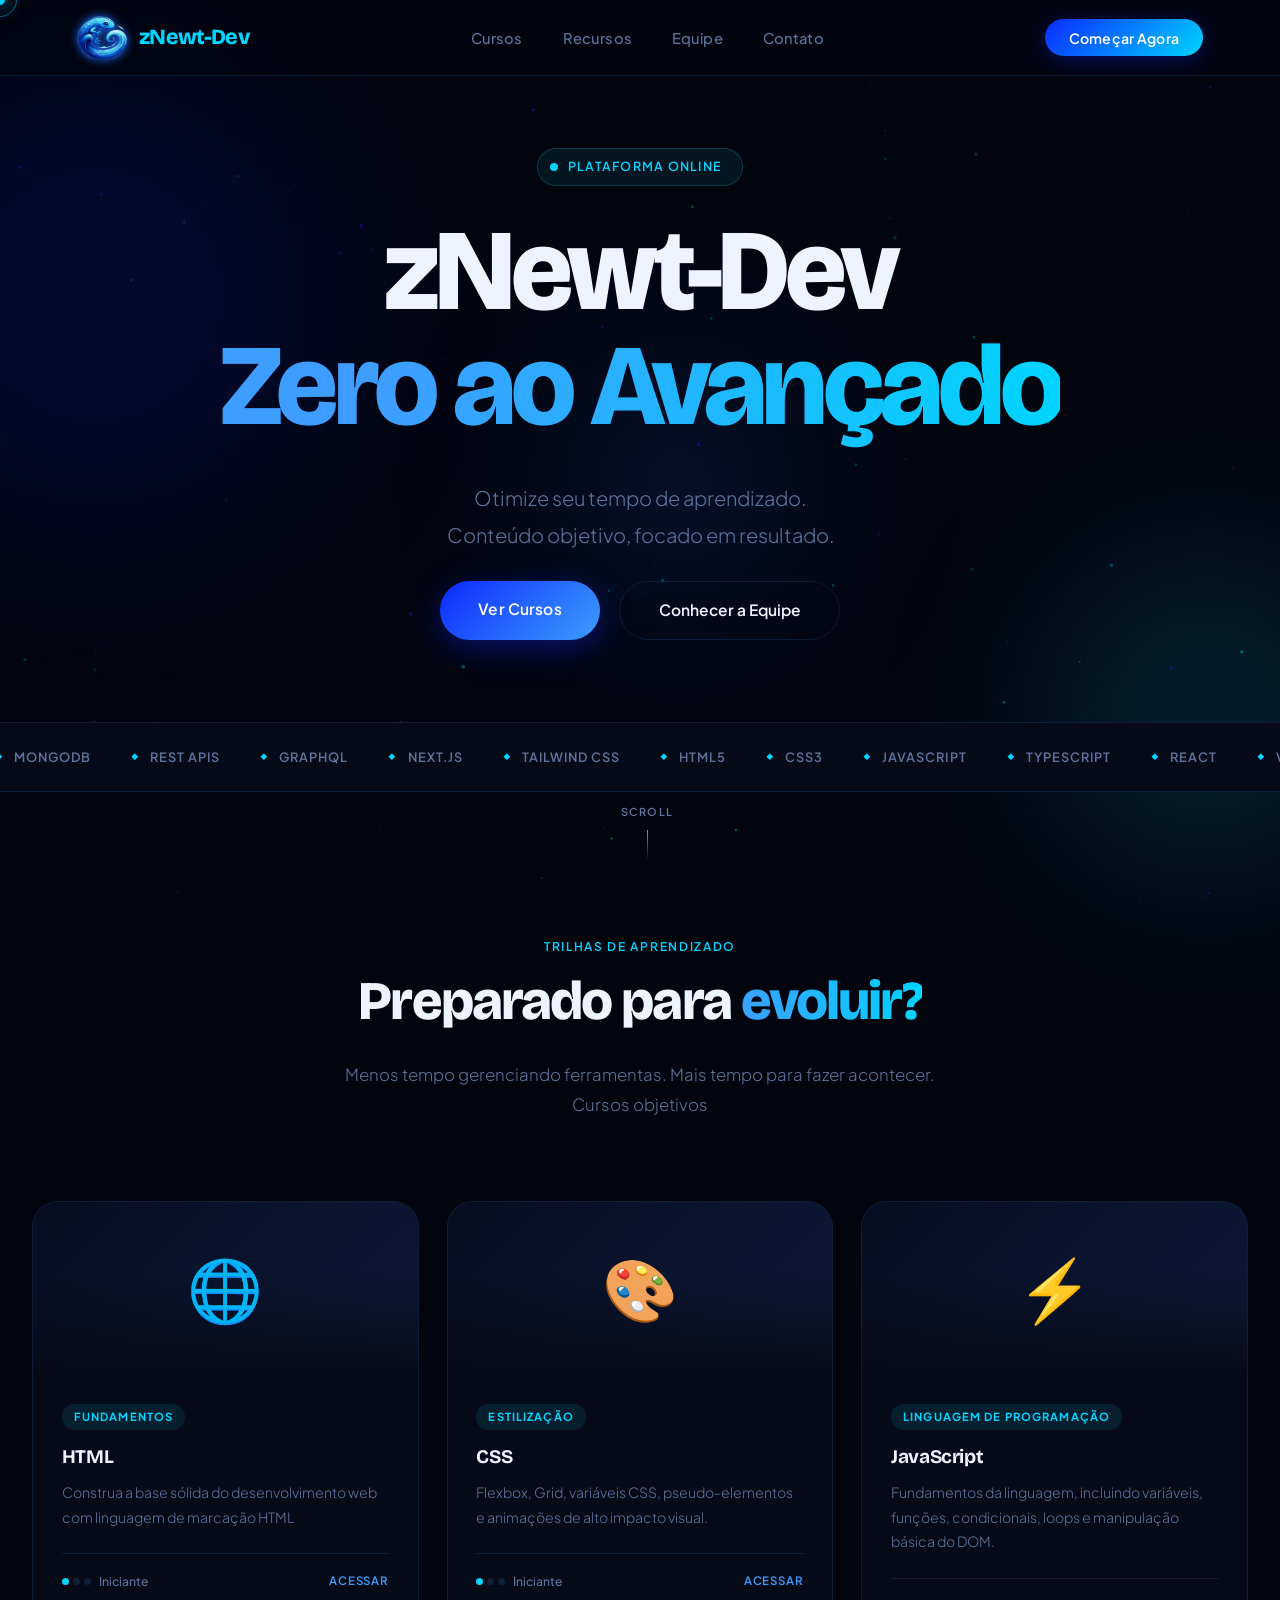
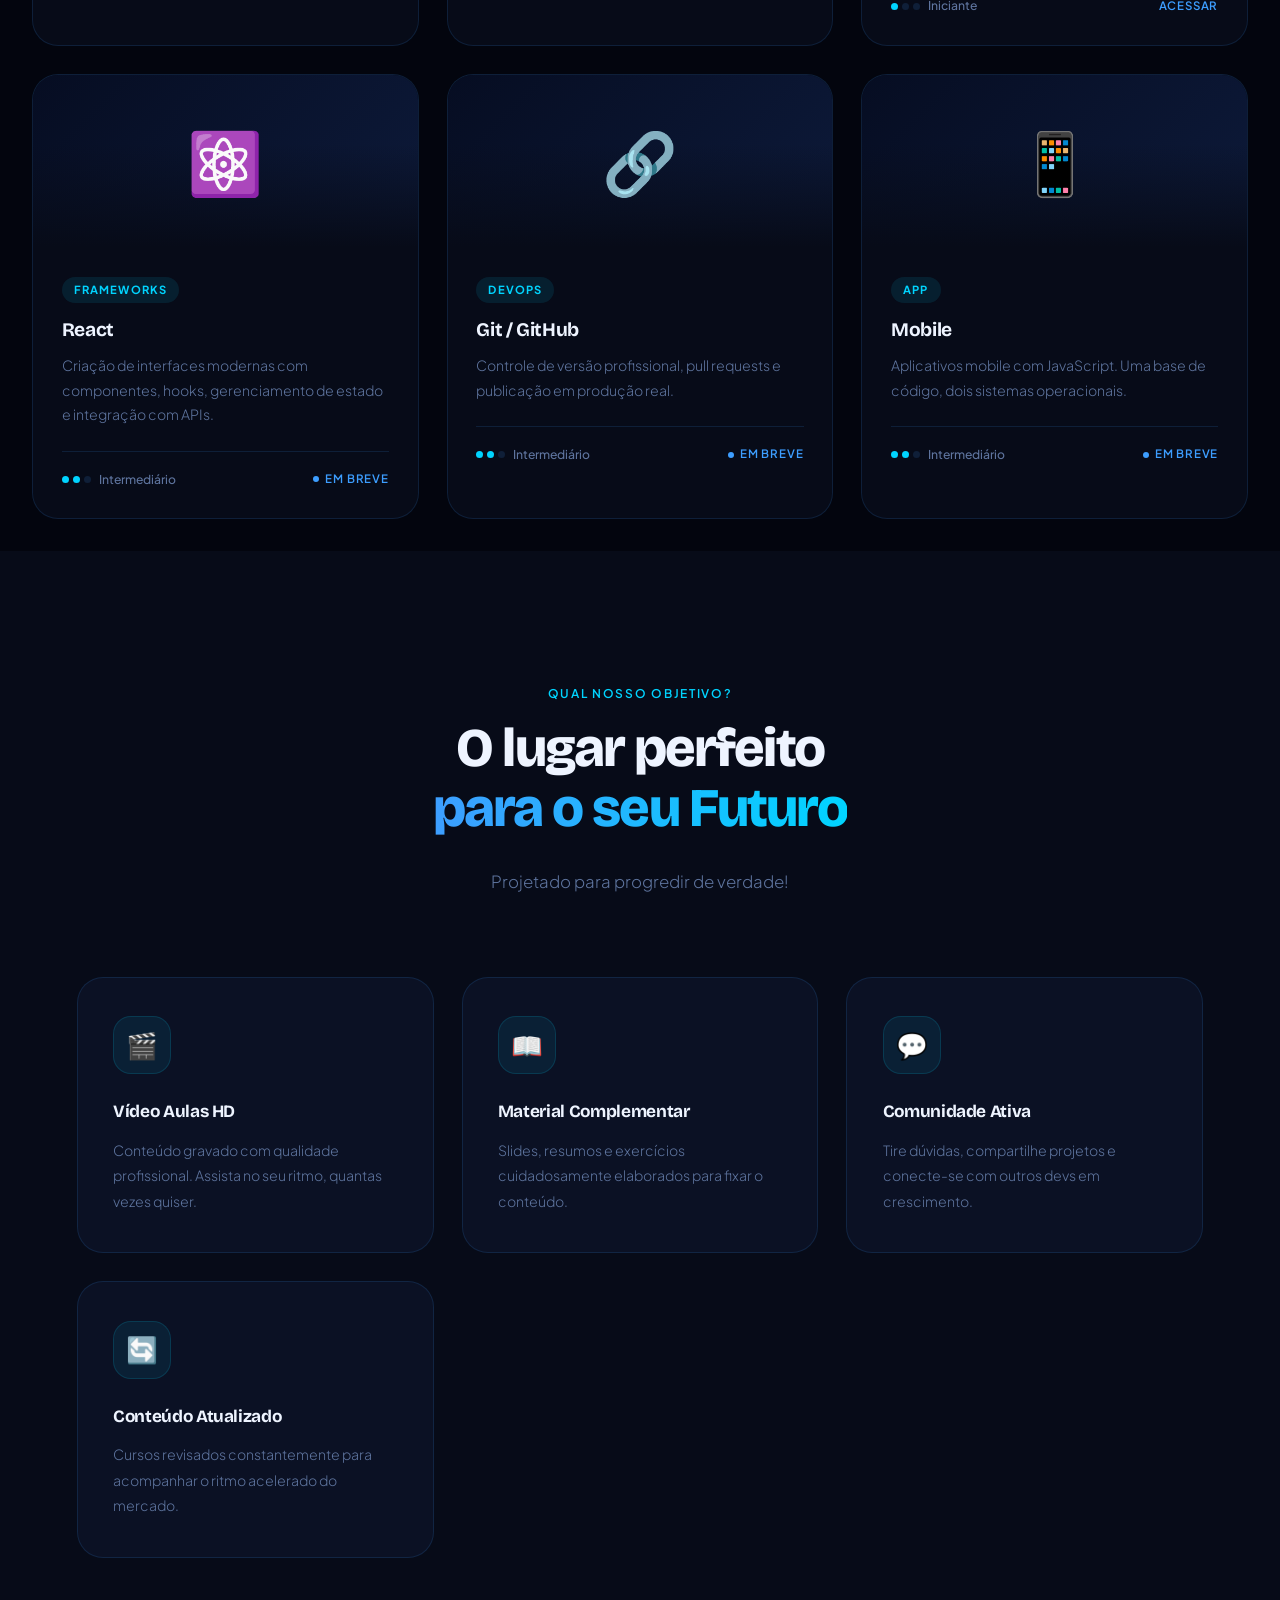
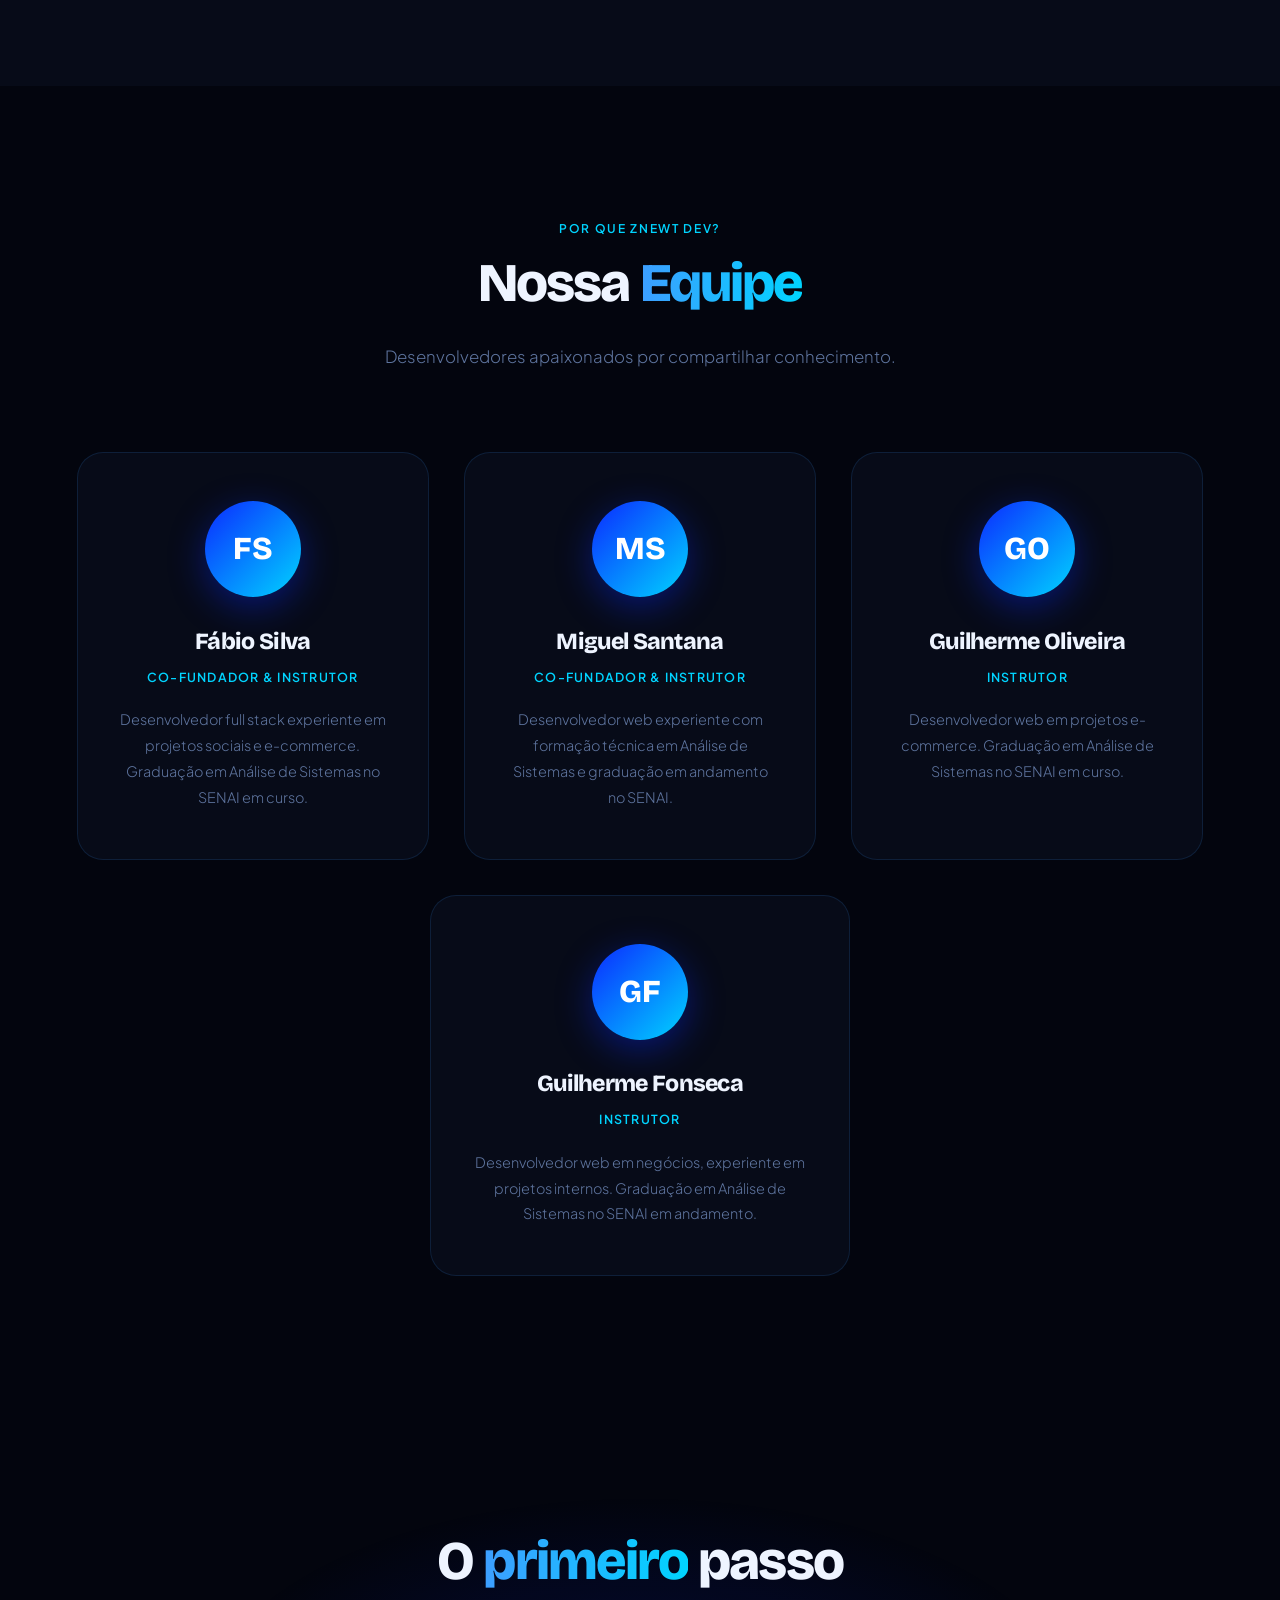
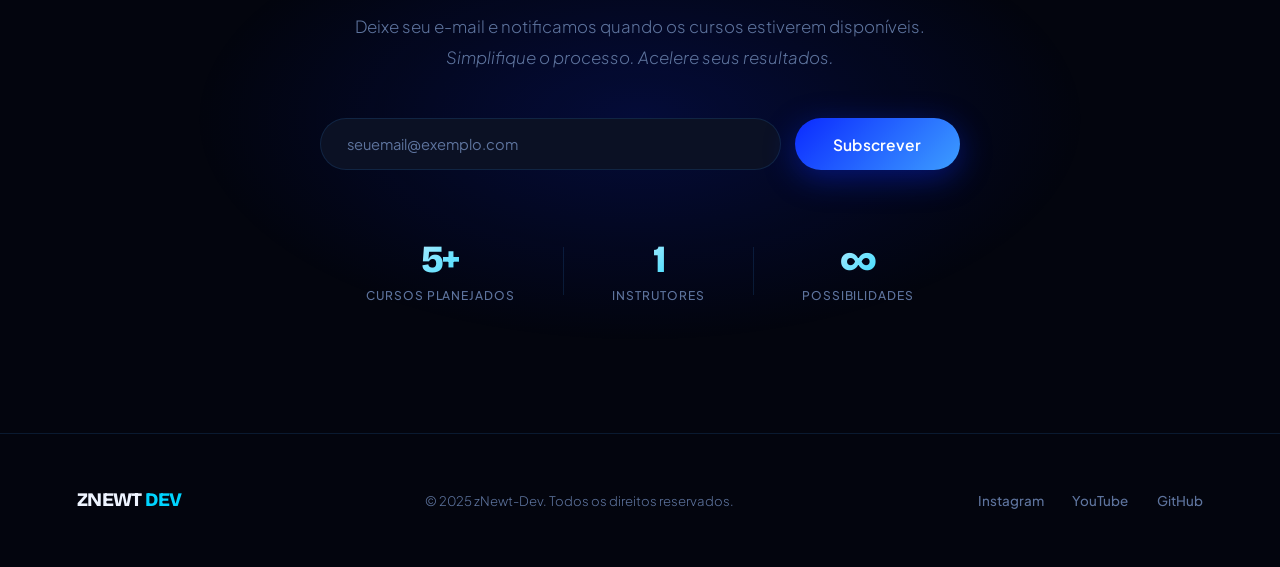
==== commit eca7f4ad: "feat: add new instructors" ====
--- a/index.html
+++ b/index.html
@@ -37,7 +37,7 @@
       <li><a href="#cta">Contato</a></li>
     </ul>
     <button class="nav-cta" onclick="document.getElementById('cta').scrollIntoView({behavior:'smooth'})">
-      Começar Agora →
+      Começar Agora
     </button>
   </nav>
 
@@ -45,7 +45,7 @@
   <section id="hero">
     <div class="hero-badge">
       <span class="badge-dot"></span>
-      Plataforma em construção
+      Plataforma online
     </div>
 
     <h1 class="hero-title">
--- a/style.css
+++ b/style.css
@@ -502,6 +502,12 @@
   letter-spacing: 0.07em; text-transform: uppercase;
   color: var(--blue-bright);
 }
+.card-coming2 {
+  display: flex; align-items: center; gap: 6px;
+  font-size: 0.72rem; font-weight: 600;
+  letter-spacing: 0.07em; text-transform: uppercase;
+  color: var(--blue-bright);
+}
 .coming-pulse {
   width: 6px; height: 6px;
   background: var(--blue-bright); border-radius: 50%;
@@ -570,7 +576,7 @@
 .team-grid {
   display: flex; gap: 2.2rem;
   justify-content: center; flex-wrap: wrap;
-  max-width: 960px; margin: 0 auto;
+  max-width: 1300px; margin: 0 auto;
 }
 
 .team-card {
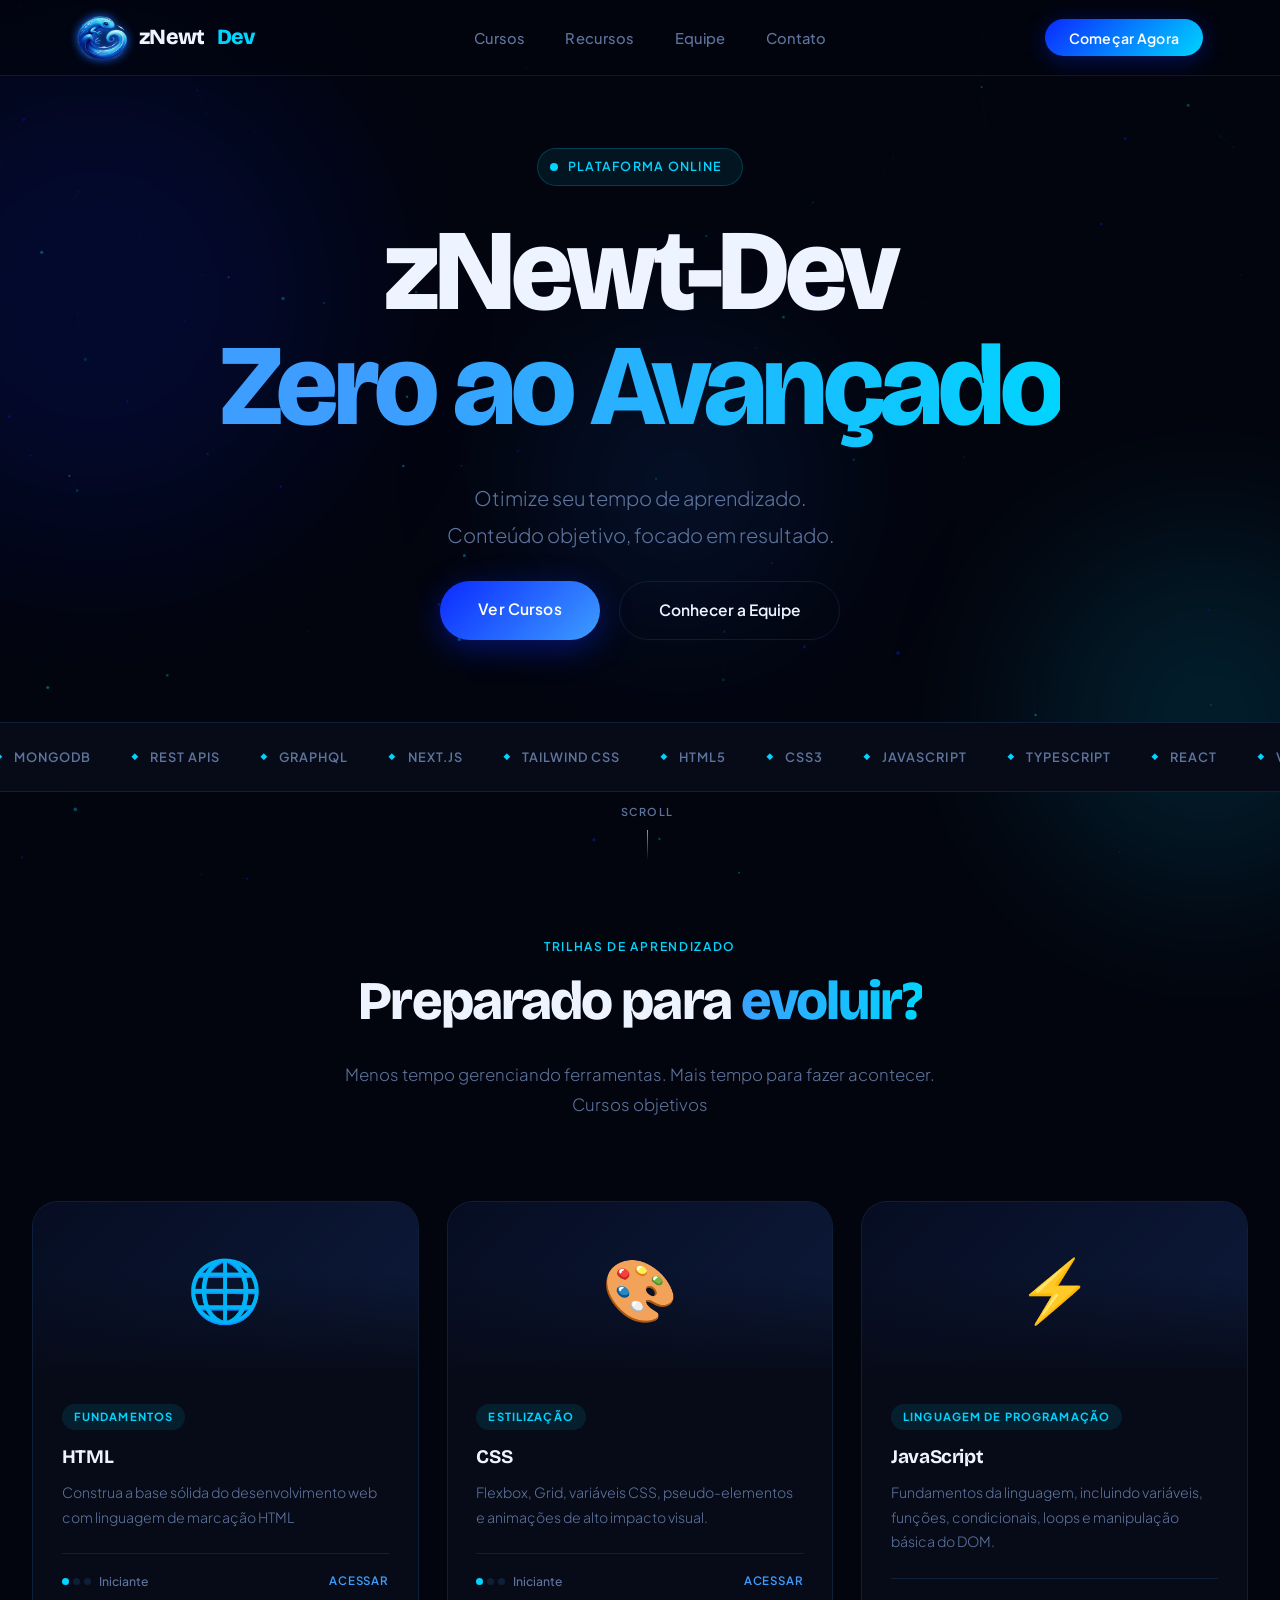
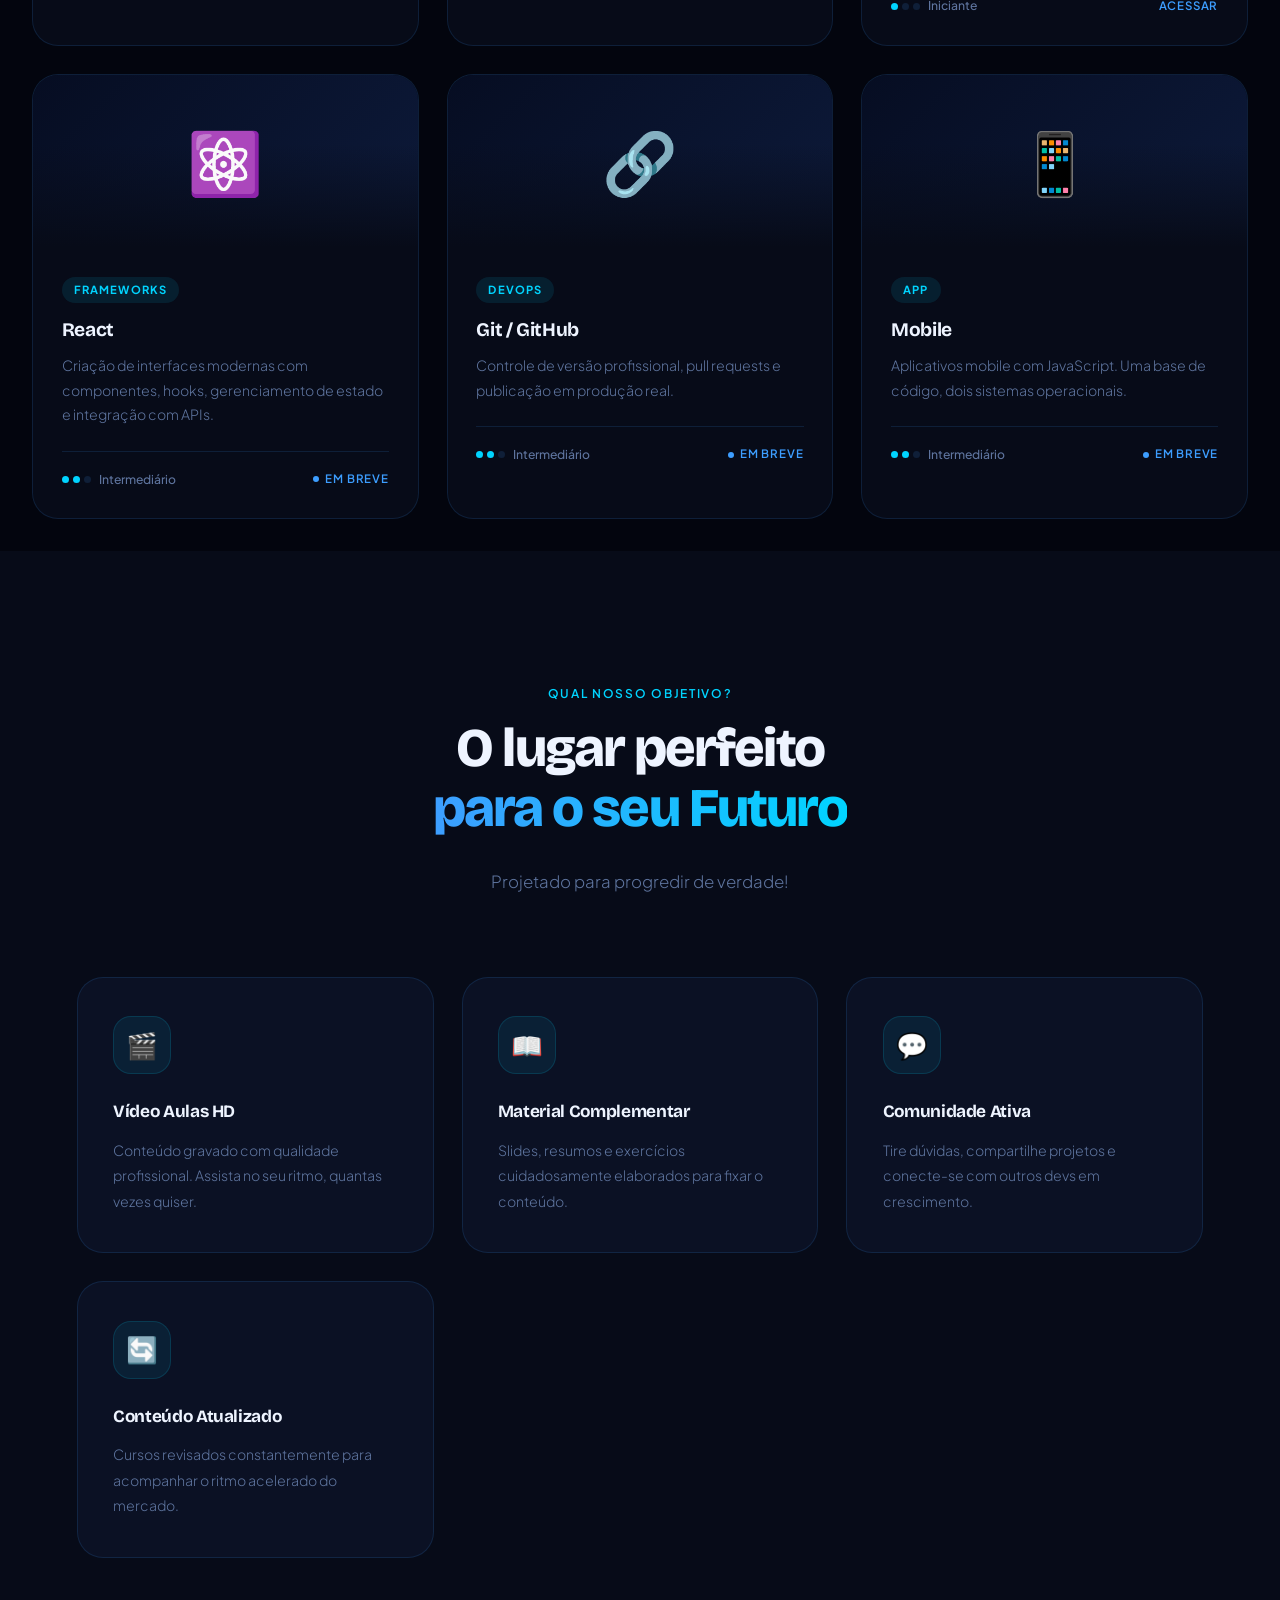
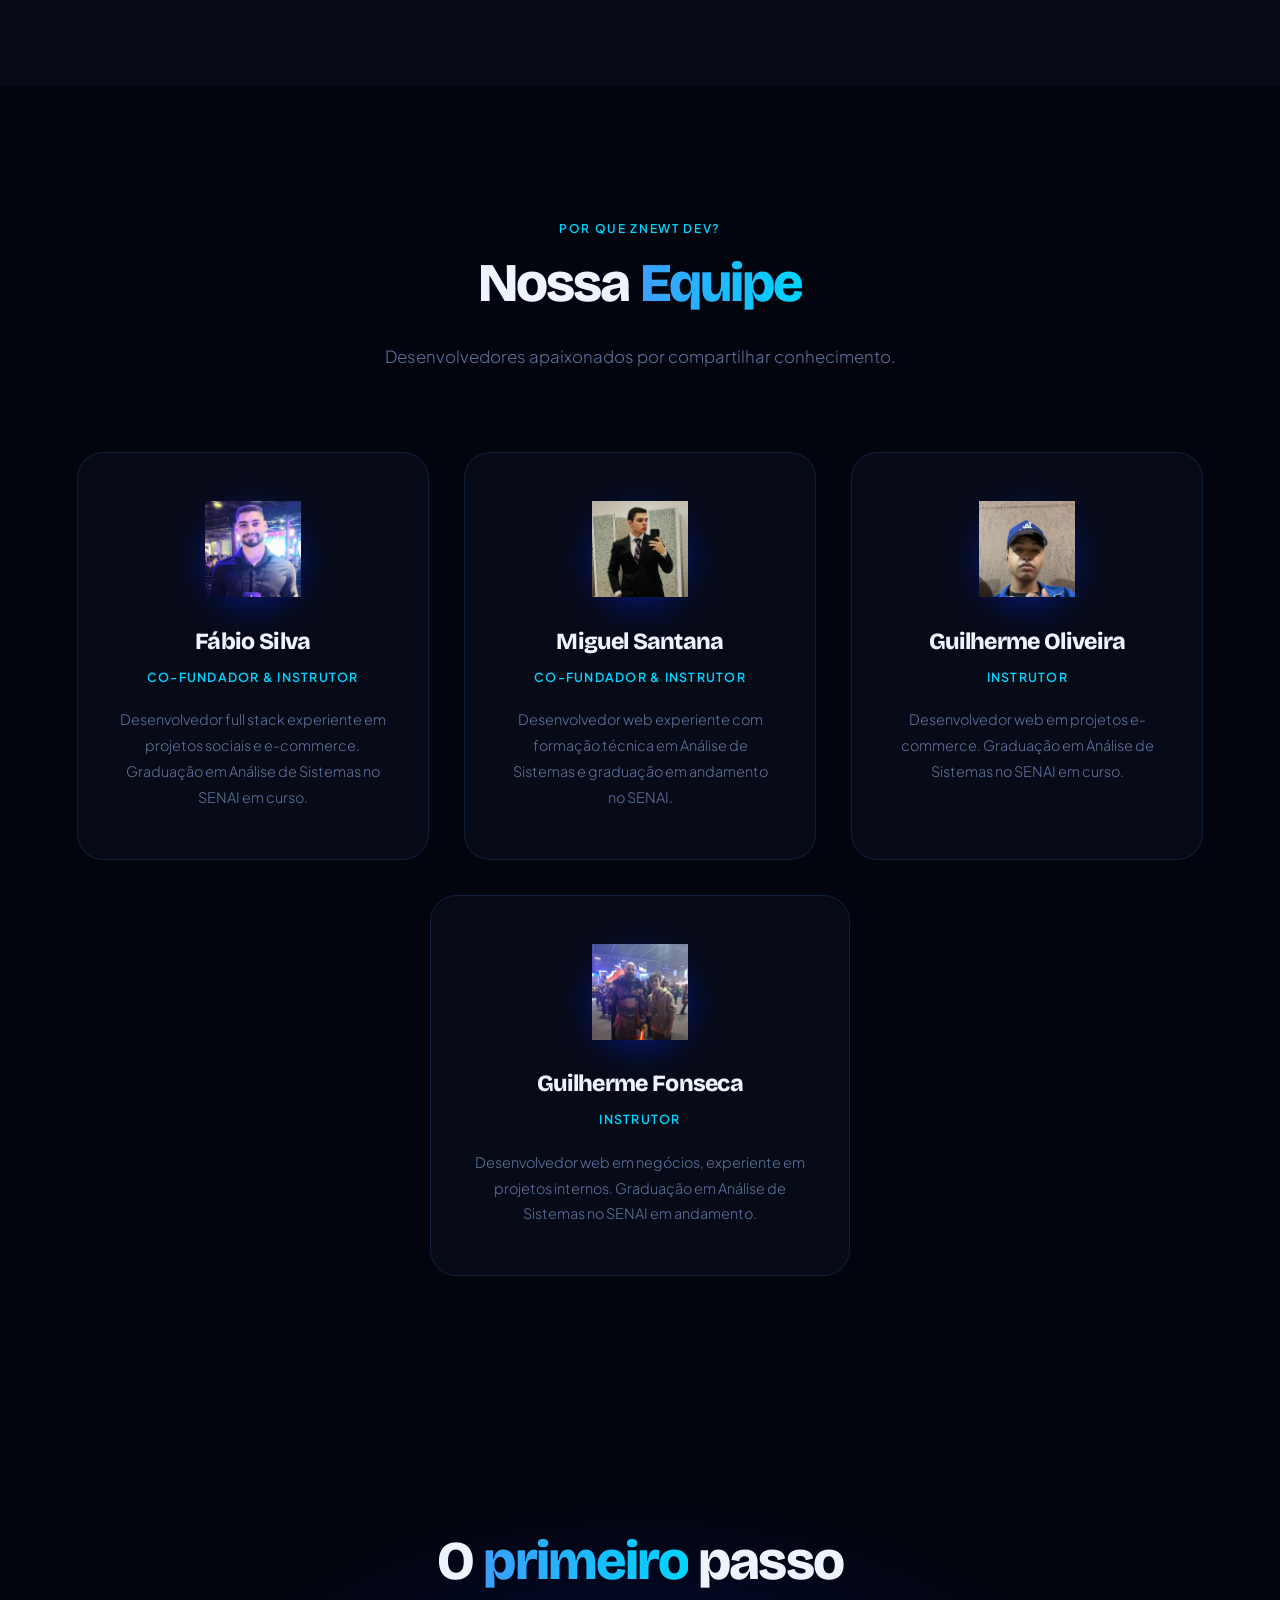
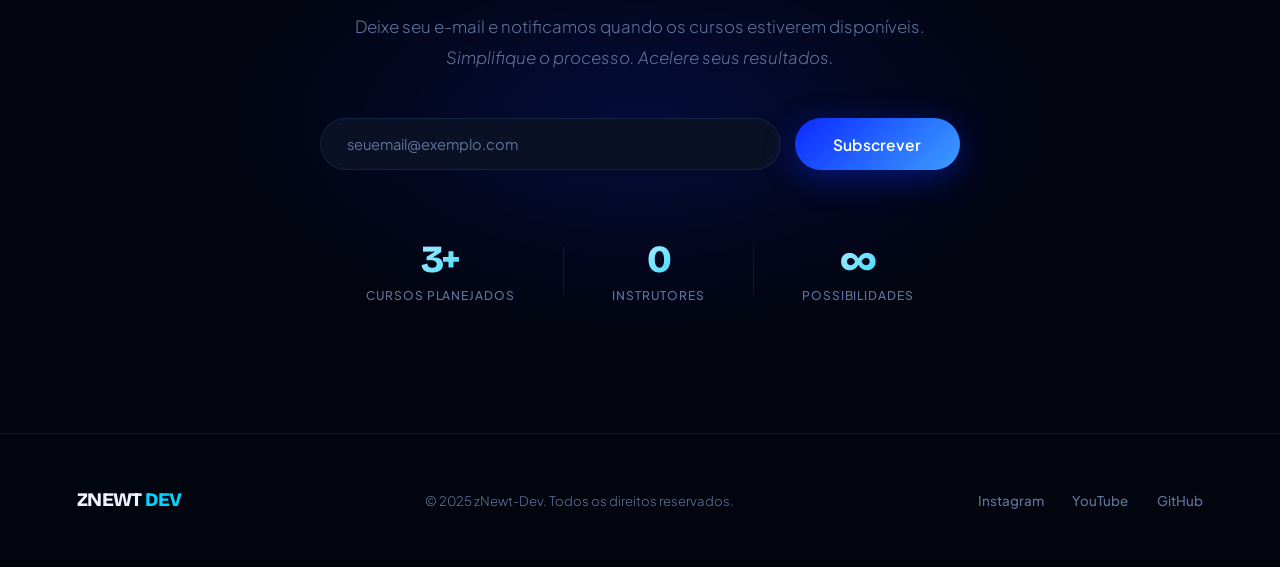
==== commit 5b623371: "Add files via upload" ====
--- a/index.html
+++ b/index.html
@@ -28,7 +28,7 @@
   <nav id="navbar">
     <a href="#" class="nav-logo">
       <img src="znewtdev.png" alt="ZNEWT DEV Logo" />
-      <span>zNewt-Dev</span> 
+      zNewt<span>Dev</span> 
     </a>
     <ul class="nav-links">
       <li><a href="#cursos">Cursos</a></li>
--- a/style.css
+++ b/style.css
@@ -51,7 +51,6 @@
   font-weight: 400;
   line-height: 1.6;
   overflow-x: hidden;
-  cursor: none;
 }
 
 img { display: block; max-width: 100%; }
@@ -61,7 +60,7 @@
 /* ════════════════════════════════════════════════════
    CURSOR
 ════════════════════════════════════════════════════ */
-#cursor {
+/* #cursor {
   position: fixed; z-index: 9999;
   width: 10px; height: 10px;
   background: var(--cyan);
@@ -70,9 +69,9 @@
   transform: translate(-50%, -50%);
   transition: width 0.3s, height 0.3s, opacity 0.3s;
   box-shadow: 0 0 18px var(--cyan), 0 0 36px rgba(0,212,255,0.35);
-}
-
-#cursor-ring {
+} */
+
+/* #cursor-ring {
   position: fixed; z-index: 9998;
   width: 34px; height: 34px;
   border: 1.5px solid rgba(0,212,255,0.45);
@@ -80,11 +79,11 @@
   pointer-events: none;
   transform: translate(-50%, -50%);
   transition: width 0.3s, height 0.3s;
-}
+} */
 
 /* ── Cursor hover state ── */
-body.cursor-hover #cursor      { width: 18px; height: 18px; }
-body.cursor-hover #cursor-ring { width: 52px; height: 52px; }
+/* body.cursor-hover #cursor      { width: 18px; height: 18px; }
+body.cursor-hover #cursor-ring { width: 52px; height: 52px; } */
 
 /* ════════════════════════════════════════════════════
    BACKGROUND ELEMENTS
@@ -181,7 +180,7 @@
 
 .nav-cta {
   background: linear-gradient(135deg, var(--blue-deep), var(--cyan));
-  color: #fff; border: none; cursor: none;
+  color: #fff; border: none;
   padding: 0.6rem 1.5rem; border-radius: var(--radius-pill);
   font-family: var(--font-body);
   font-weight: 600; font-size: 0.88rem;
@@ -203,7 +202,7 @@
 .btn-primary {
   display: inline-block;
   background: linear-gradient(135deg, var(--blue-deep), var(--blue-bright));
-  color: #fff; border: none; cursor: none;
+  color: #fff; border: none;
   padding: 1rem 2.4rem; border-radius: var(--radius-pill);
   font-family: var(--font-body);
   font-weight: 600; font-size: 0.97rem;
@@ -219,7 +218,7 @@
 .btn-outline {
   display: inline-block;
   background: transparent;
-  color: var(--white); cursor: none;
+  color: var(--white);
   border: 1.5px solid var(--border);
   padding: 1rem 2.4rem; border-radius: var(--radius-pill);
   font-family: var(--font-body);
@@ -426,7 +425,6 @@
   border: 1px solid var(--border);
   border-radius: var(--radius-lg);
   overflow: hidden;
-  cursor: none;
   position: relative;
   transition: transform 0.35s ease, box-shadow 0.35s ease, border-color 0.35s ease;
 }
@@ -534,7 +532,6 @@
   border: 1px solid var(--border);
   border-radius: var(--radius-lg);
   background: var(--surface2);
-  cursor: none;
   position: relative; overflow: hidden;
   transition: transform 0.3s ease, border-color 0.3s ease;
 }
@@ -585,7 +582,7 @@
   border: 1px solid var(--border);
   border-radius: var(--radius-lg);
   padding: 3rem 2.4rem;
-  text-align: center; cursor: none;
+  text-align: center;
   position: relative; overflow: hidden;
   transition: transform 0.35s ease, box-shadow 0.35s ease, border-color 0.35s ease;
 }
@@ -696,6 +693,18 @@
 #notifyMsg.success { color: var(--cyan); }
 #notifyMsg.error   { color: #ff6b6b; }
 
+.back{
+  display: inline-block;
+  background: linear-gradient(135deg, var(--blue-deep), var(--blue-bright));
+  color: #fff; border: none;
+  padding: 1rem 2.4rem; border-radius: var(--radius-pill);
+  font-family: var(--font-body);
+  font-weight: 600; font-size: 0.97rem;
+  letter-spacing: 0.01em;
+  box-shadow: 0 8px 32px rgba(11,42,255,0.4);
+  transition: box-shadow 0.3s, transform 0.2s;
+}
+
 /* ════════════════════════════════════════════════════
    FOOTER
 ════════════════════════════════════════════════════ */
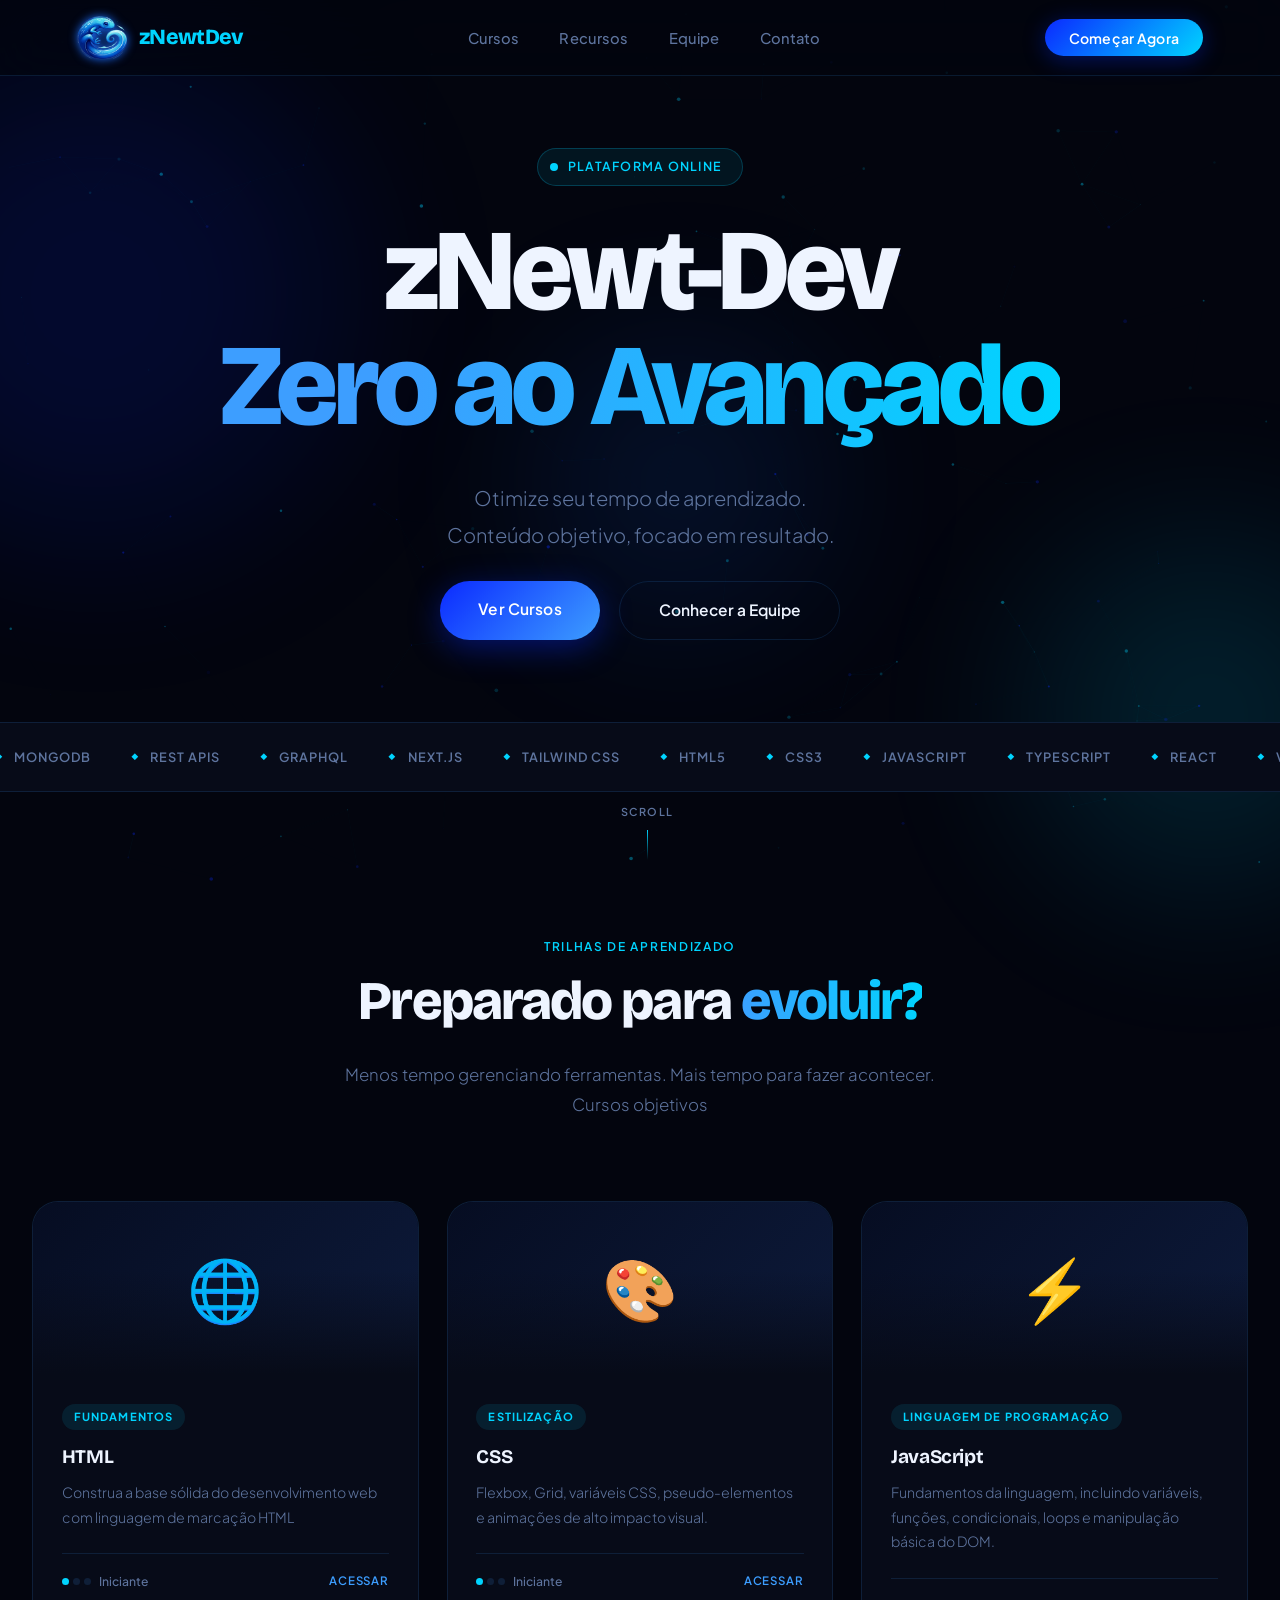
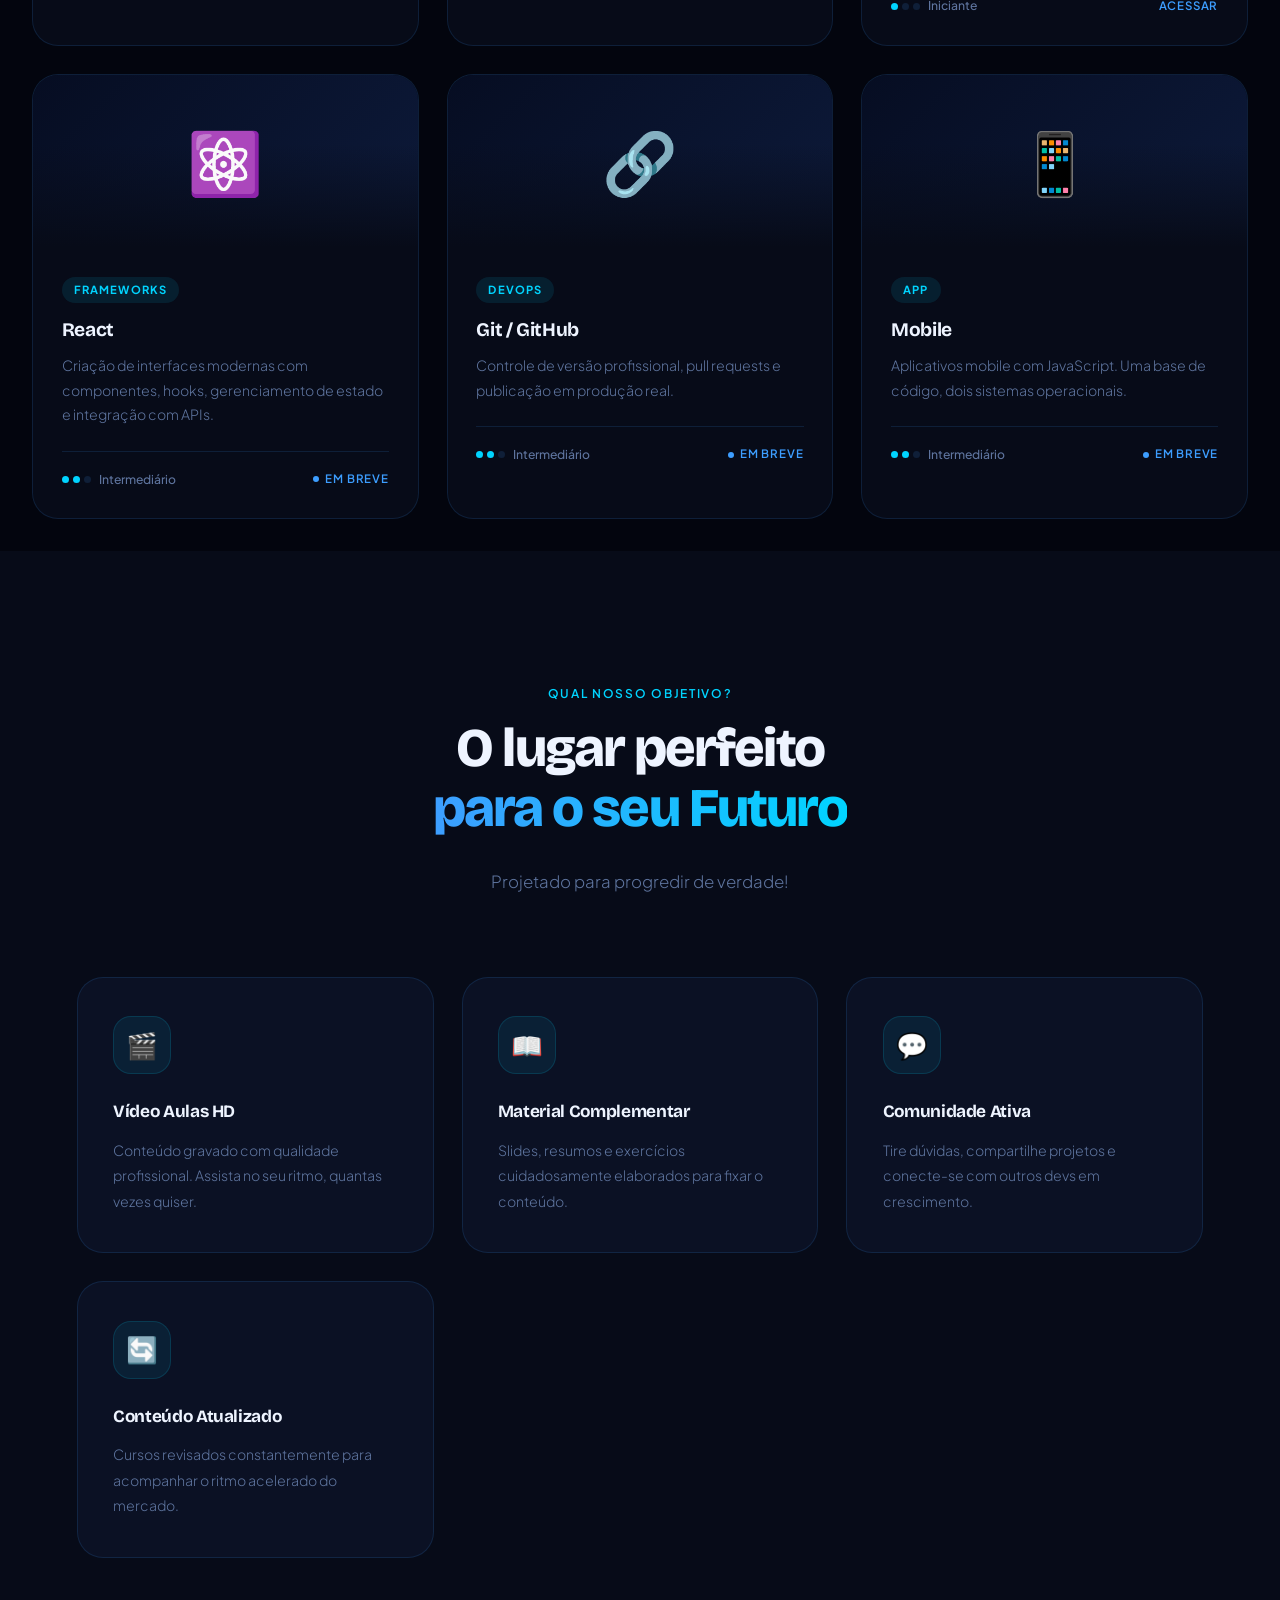
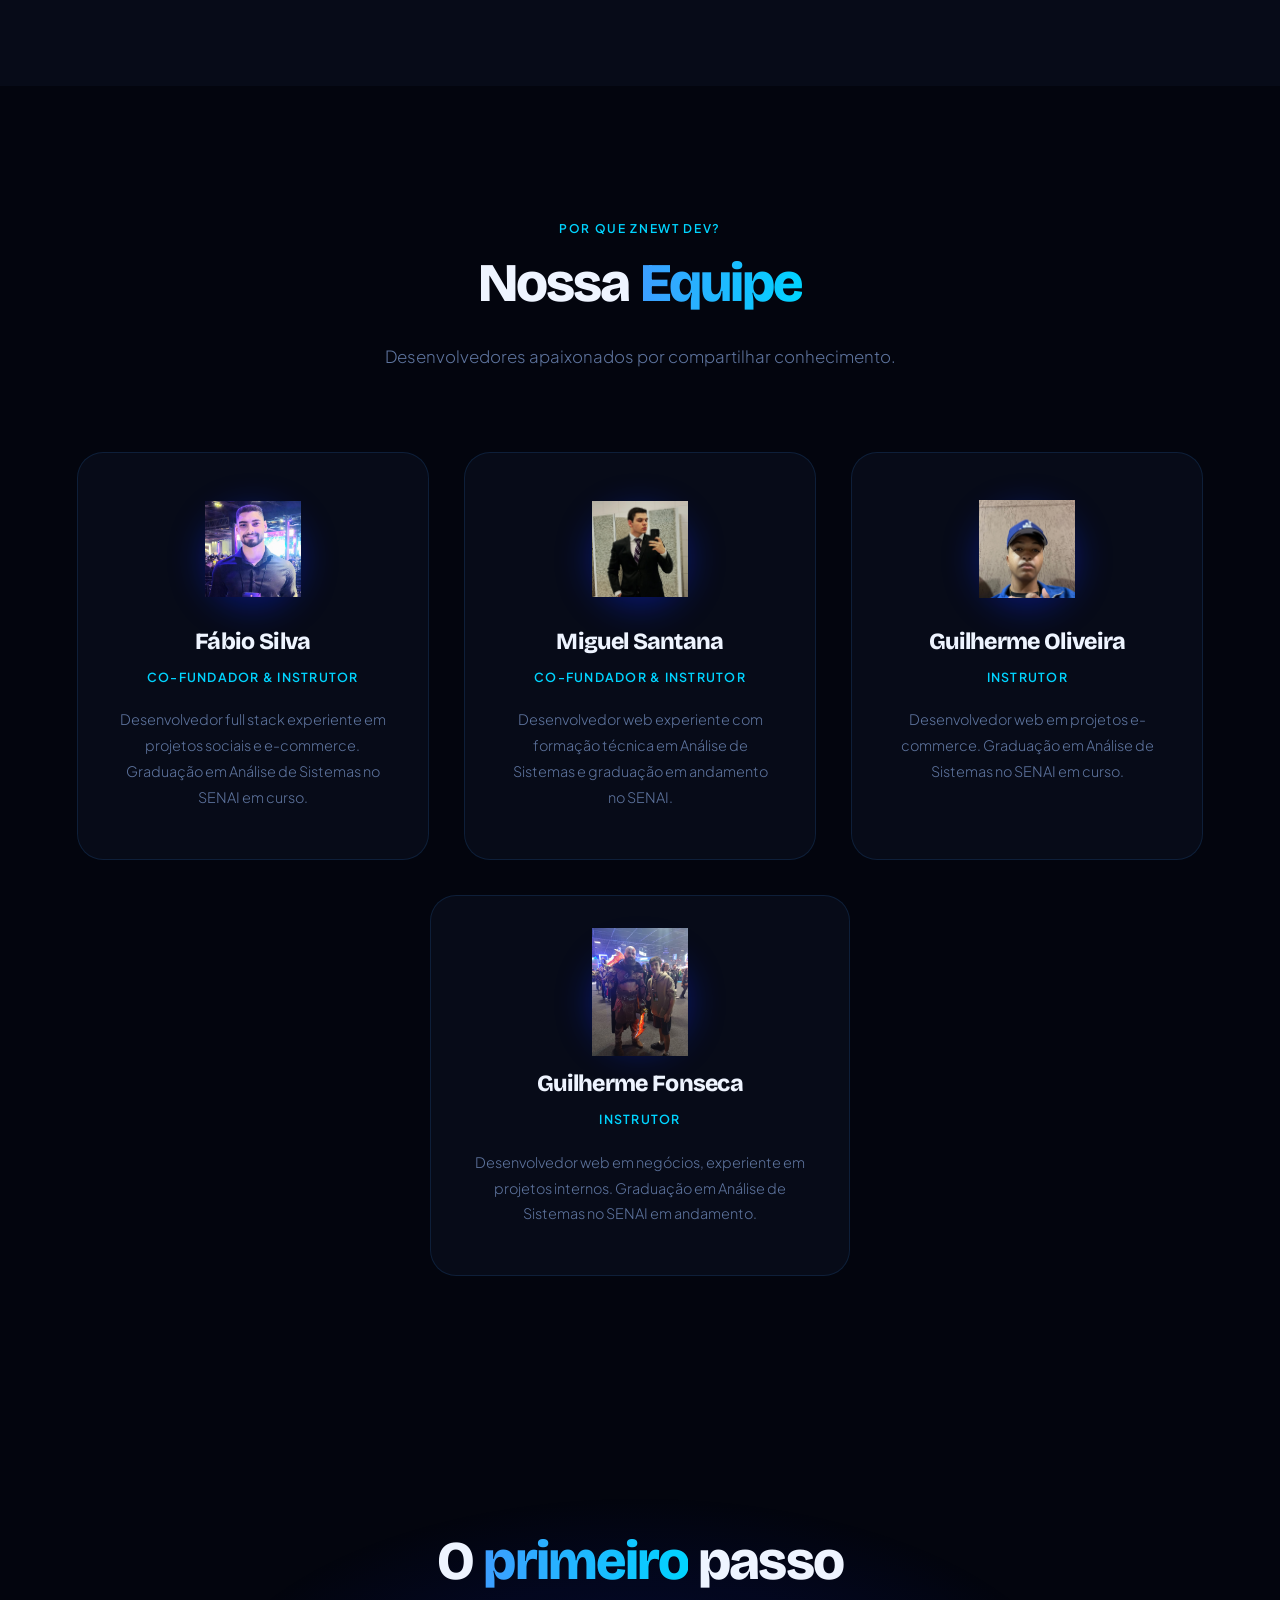
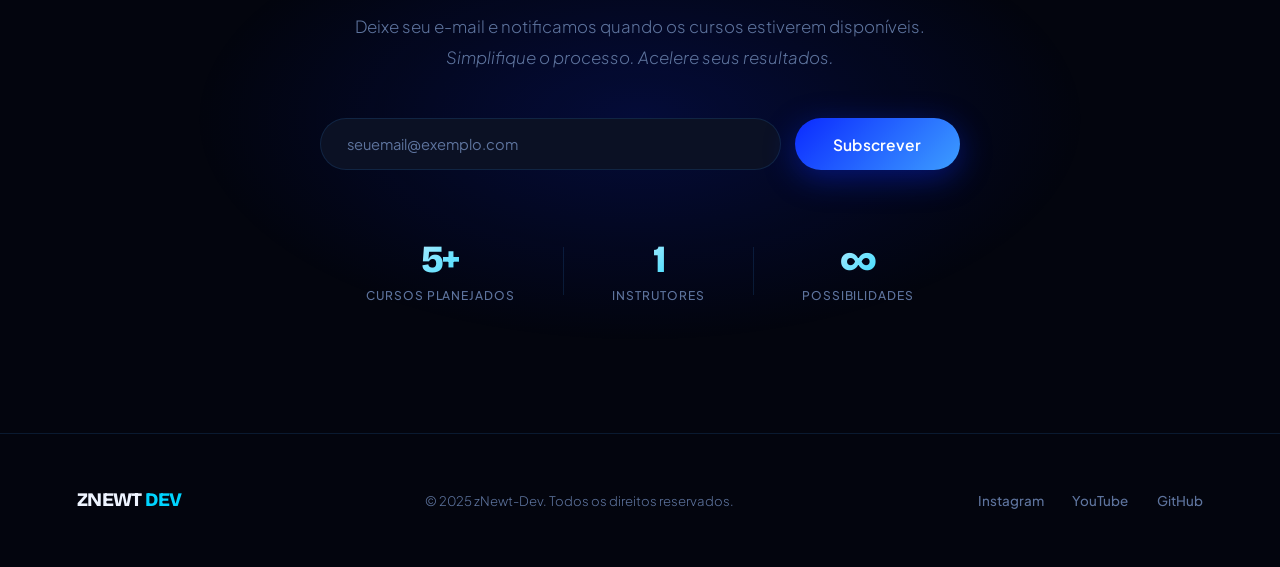
==== commit 40a6cd63: "refactor: (UI/UX)" ====
--- a/index.html
+++ b/index.html
@@ -28,7 +28,7 @@
   <nav id="navbar">
     <a href="#" class="nav-logo">
       <img src="znewtdev.png" alt="ZNEWT DEV Logo" />
-      zNewt<span>Dev</span> 
+      <span>zNewtDev</span> 
     </a>
     <ul class="nav-links">
       <li><a href="#cursos">Cursos</a></li>
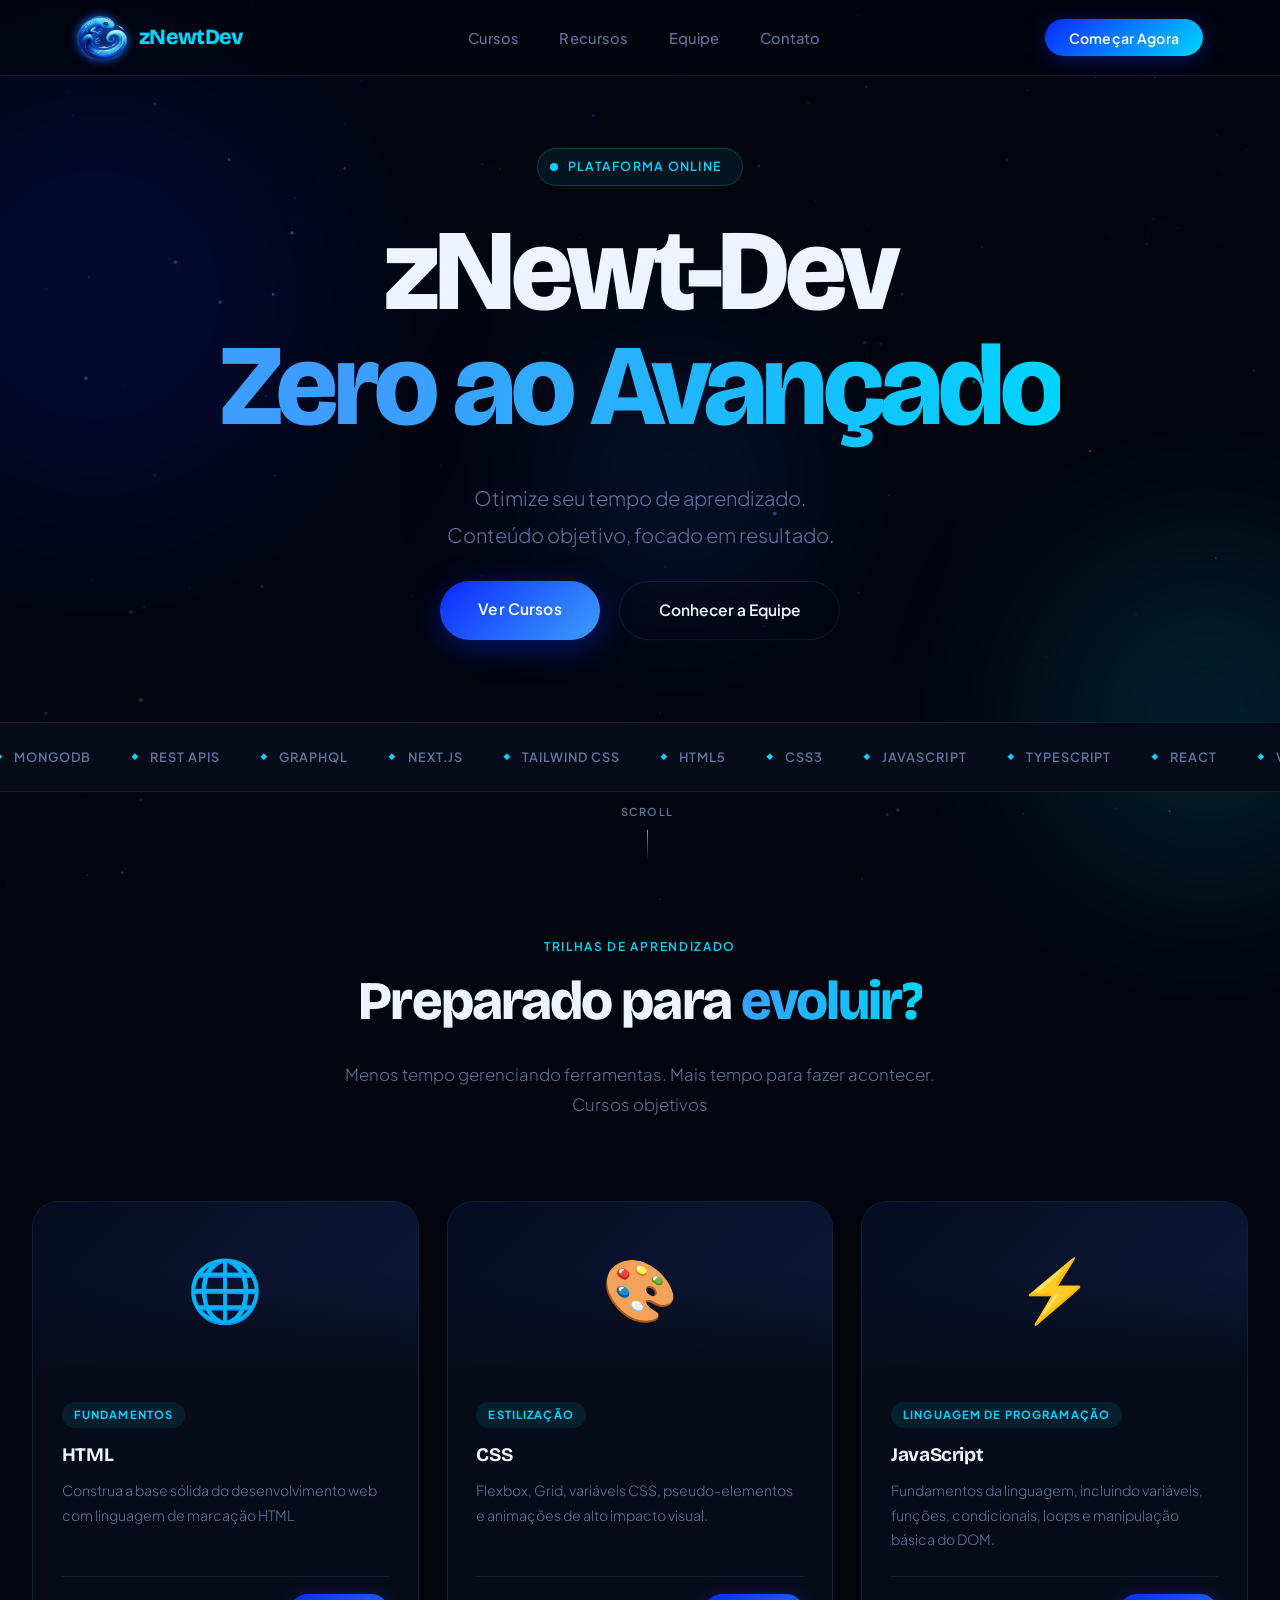
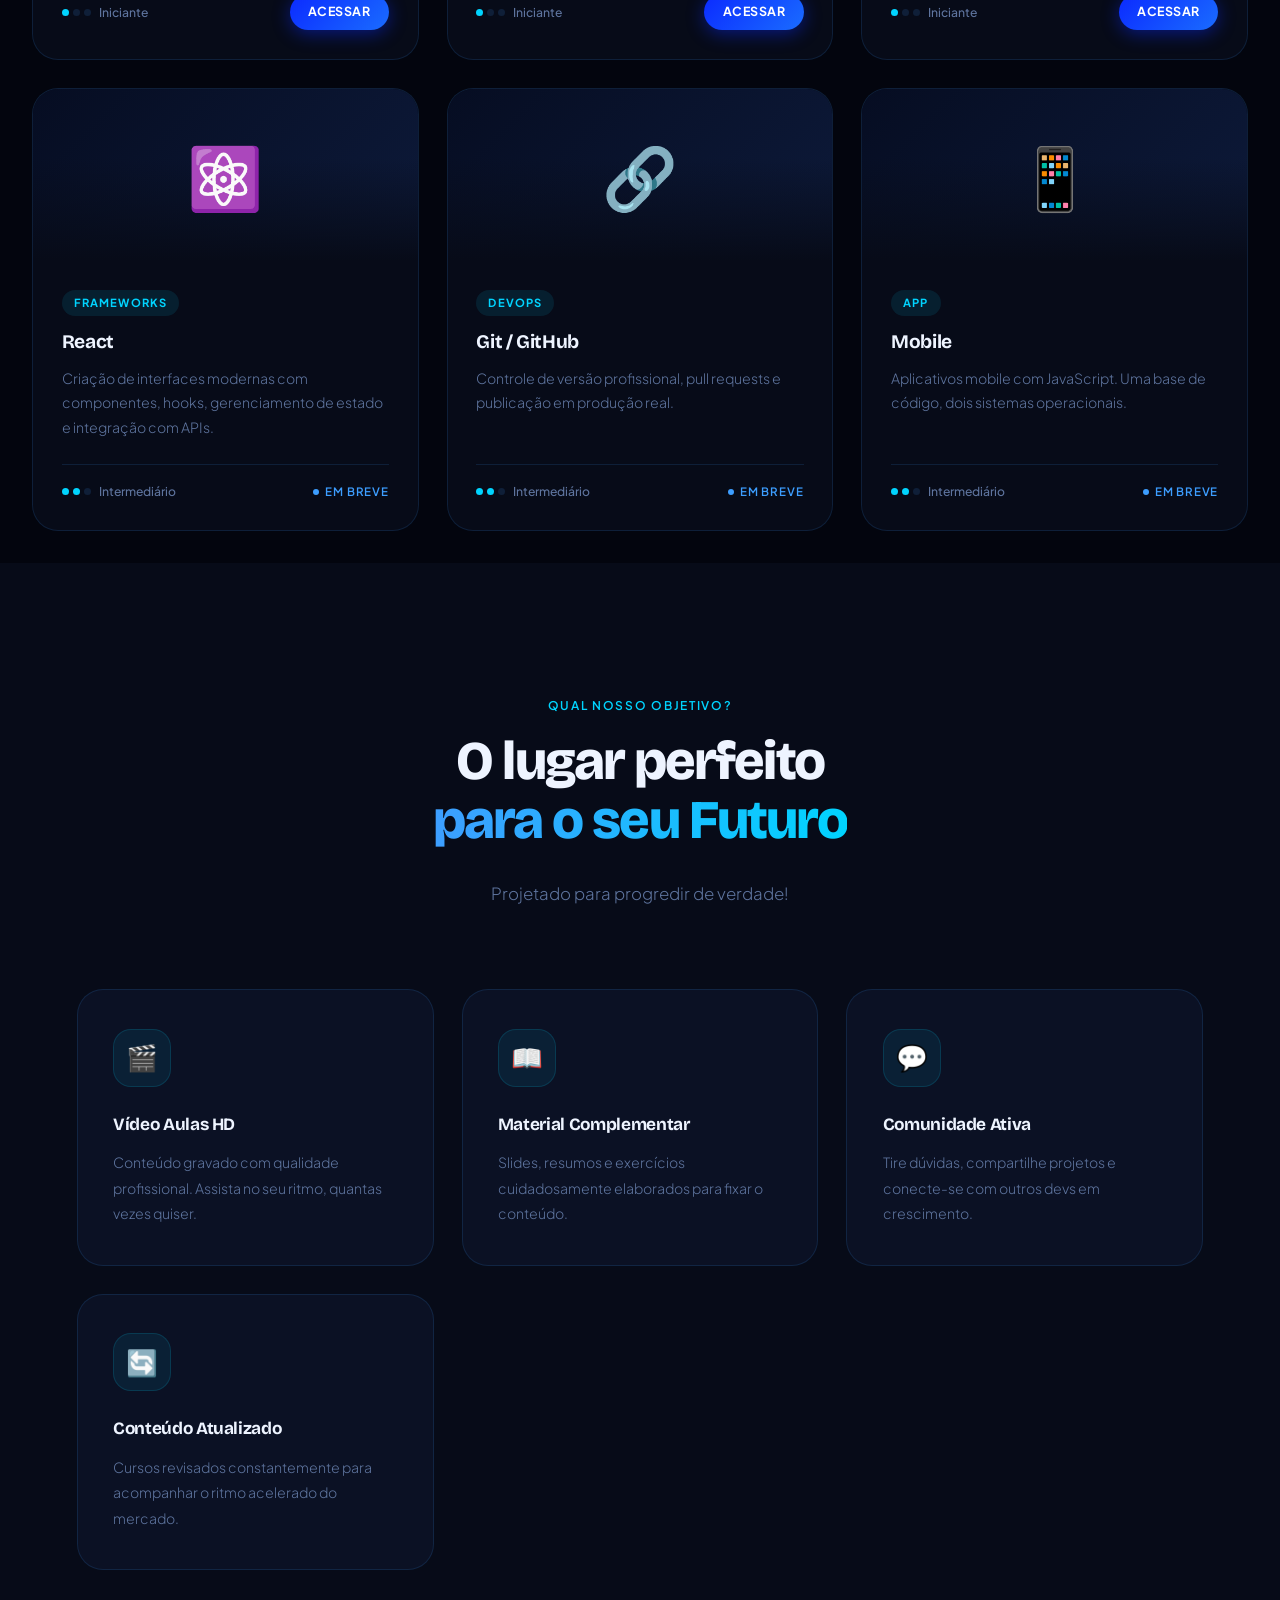
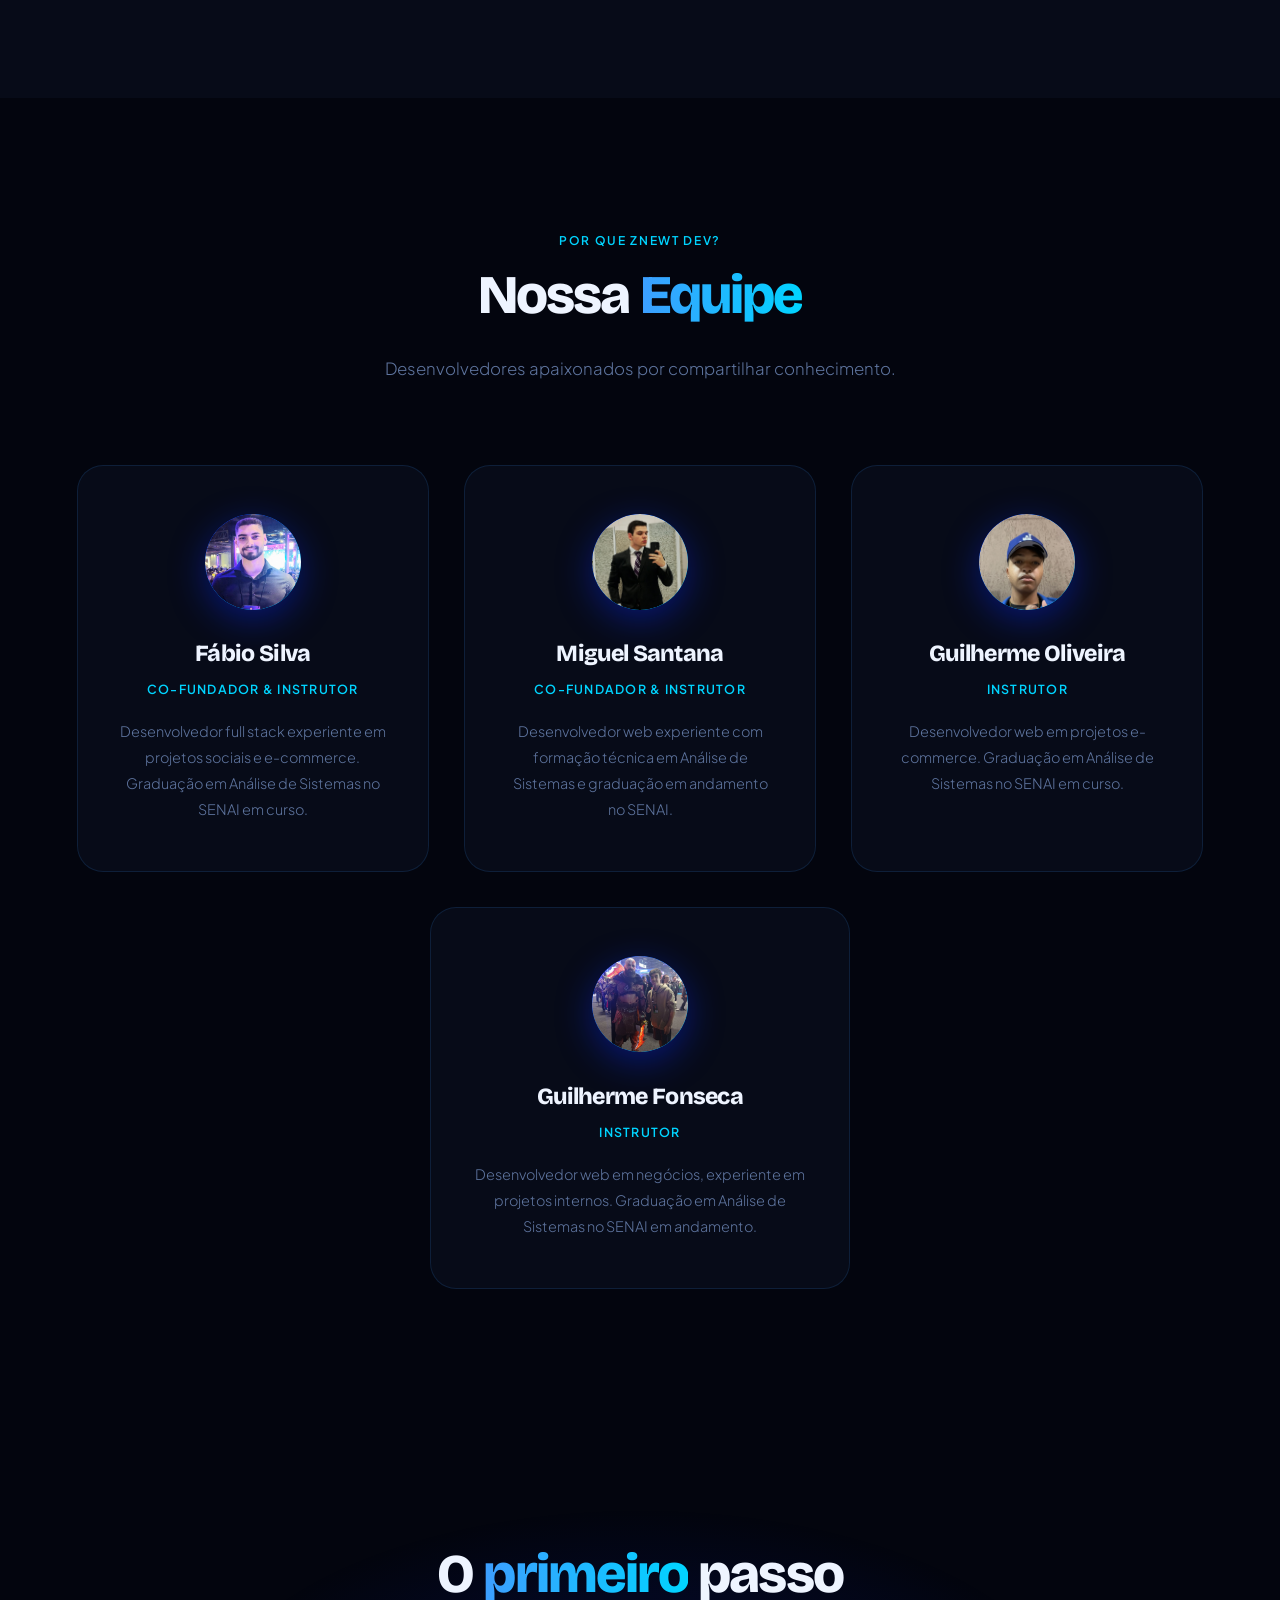
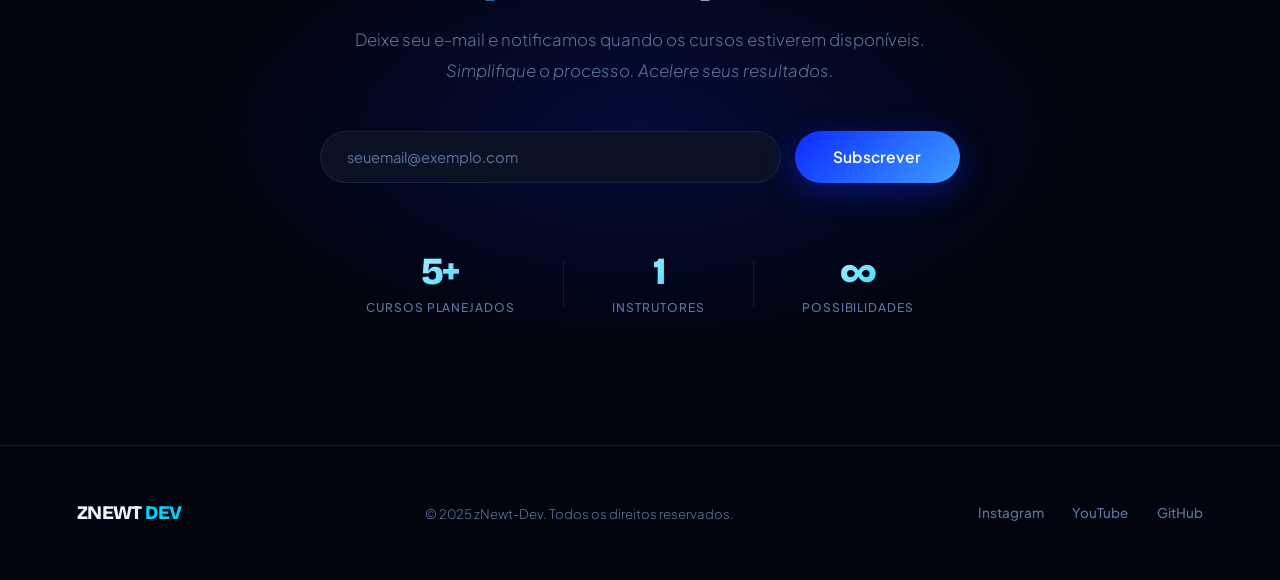
==== commit af122a0d: "refactor: (UI/UX)" ====
--- a/index.html
+++ b/index.html
@@ -39,7 +39,21 @@
     <button class="nav-cta" onclick="document.getElementById('cta').scrollIntoView({behavior:'smooth'})">
       Começar Agora
     </button>
+    <button class="nav-hamburger" id="hamburger" aria-label="Abrir menu">
+      <span></span><span></span><span></span>
+    </button>
   </nav>
+
+  <!-- Mobile Drawer -->
+  <div class="nav-drawer" id="navDrawer">
+    <a href="#cursos"   class="drawer-link">Cursos</a>
+    <a href="#features" class="drawer-link">Recursos</a>
+    <a href="#equipe"   class="drawer-link">Equipe</a>
+    <a href="#cta"      class="drawer-link">Contato</a>
+    <button class="nav-cta" onclick="document.getElementById('cta').scrollIntoView({behavior:'smooth'});closeDrawer();">
+      Começar Agora
+    </button>
+  </div>
 
   <!-- ════════════════════ HERO ════════════════════ -->
   <section id="hero">
@@ -158,4 +172,4 @@
 
   <script src="script.js"></script>
 </body>
-</html>
+</html>
--- a/style.css
+++ b/style.css
@@ -426,6 +426,8 @@
   border-radius: var(--radius-lg);
   overflow: hidden;
   position: relative;
+  display: flex;
+  flex-direction: column;
   transition: transform 0.35s ease, box-shadow 0.35s ease, border-color 0.35s ease;
 }
 .course-card::before {
@@ -443,6 +445,7 @@
 
 .card-thumb {
   height: 172px;
+  flex-shrink: 0;
   display: flex; align-items: center; justify-content: center;
   font-size: 3.8rem;
   background: linear-gradient(135deg, #060d22, #0d1a3a);
@@ -455,7 +458,7 @@
 }
 .card-thumb-emoji { position: relative; z-index: 1; }
 
-.card-body { padding: 1.8rem; }
+.card-body { padding: 1.8rem; display: flex; flex-direction: column; flex: 1; align-items: flex-start; }
 
 .card-tag {
   display: inline-block;
@@ -479,12 +482,15 @@
   font-size: 0.88rem; font-weight: 300;
   color: var(--muted); line-height: 1.75;
   margin-bottom: 1.5rem;
+  flex: 1;
+  align-self: stretch;
 }
 
 .card-meta {
   display: flex; align-items: center; justify-content: space-between;
   padding-top: 1.1rem;
   border-top: 1px solid var(--border);
+  align-self: stretch;
 }
 .card-level {
   display: flex; align-items: center; gap: 8px;
@@ -510,6 +516,44 @@
   width: 6px; height: 6px;
   background: var(--blue-bright); border-radius: 50%;
   animation: pulseDot 1.6s ease-in-out infinite;
+}
+
+/* ── Botão Acessar ── */
+.btn-acessar {
+  display: inline-flex;
+  align-items: center;
+  gap: 7px;
+  background: linear-gradient(135deg, var(--blue-deep), var(--blue-mid));
+  color: #fff;
+  border: none;
+  padding: 0.5rem 1.15rem;
+  border-radius: var(--radius-pill);
+  font-family: var(--font-body);
+  font-size: 0.78rem;
+  font-weight: 700;
+  letter-spacing: 0.04em;
+  text-transform: uppercase;
+  cursor: pointer;
+  box-shadow: 0 4px 18px rgba(11, 42, 255, 0.45);
+  transition: background 0.25s ease, box-shadow 0.25s ease, transform 0.2s ease;
+  white-space: nowrap;
+  text-decoration: none;
+}
+.btn-acessar::after {
+  font-size: 0.82rem;
+  transition: transform 0.2s ease;
+}
+.btn-acessar:hover {
+  background: linear-gradient(135deg, var(--blue-mid), var(--cyan));
+  box-shadow: 0 8px 28px rgba(0, 212, 255, 0.5);
+  transform: translateY(-2px);
+}
+.btn-acessar:hover::after {
+  transform: translateX(3px);
+}
+.btn-acessar:active {
+  transform: translateY(0);
+  box-shadow: 0 3px 12px rgba(11, 42, 255, 0.4);
 }
 
 /* ════════════════════════════════════════════════════
@@ -609,6 +653,12 @@
   background: linear-gradient(135deg, var(--blue-deep), var(--cyan));
   box-shadow: 0 10px 36px rgba(11,42,255,0.4);
   color: #fff;
+  overflow: hidden;
+}
+.team-avatar img {
+  width: 100%; height: 100%;
+  object-fit: cover;
+  border-radius: 50%;
 }
 .team-name {
   font-family: var(--font-display);
@@ -753,18 +803,201 @@
 .reveal-delay-4          { transition-delay: 0.38s; }
 
 /* ════════════════════════════════════════════════════
-   RESPONSIVE
-════════════════════════════════════════════════════ */
-@media (max-width: 768px) {
-  .nav-links  { display: none; }
+   HAMBURGER MENU
+════════════════════════════════════════════════════ */
+.nav-hamburger {
+  display: none;
+  flex-direction: column;
+  justify-content: center;
+  align-items: center;
+  gap: 5px;
+  width: 40px; height: 40px;
+  background: transparent;
+  border: 1.5px solid var(--border);
+  border-radius: var(--radius-sm);
+  cursor: pointer;
+  z-index: 200;
+  transition: border-color 0.3s;
+}
+.nav-hamburger:hover { border-color: var(--cyan); }
+.nav-hamburger span {
+  display: block;
+  width: 20px; height: 2px;
+  background: var(--white);
+  border-radius: 2px;
+  transition: transform 0.35s ease, opacity 0.35s ease;
+}
+
+/* animated X state */
+.nav-hamburger.open span:nth-child(1) { transform: translateY(7px) rotate(45deg); }
+.nav-hamburger.open span:nth-child(2) { opacity: 0; transform: scaleX(0); }
+.nav-hamburger.open span:nth-child(3) { transform: translateY(-7px) rotate(-45deg); }
+
+/* Mobile drawer */
+.nav-drawer {
+  display: none;
+  position: fixed;
+  top: 0; left: 0; right: 0; bottom: 0;
+  z-index: 150;
+  background: rgba(3,5,14,0.97);
+  backdrop-filter: blur(24px);
+  flex-direction: column;
+  align-items: center;
+  justify-content: center;
+  gap: 2.4rem;
+  opacity: 0;
+  transform: translateY(-16px);
+  transition: opacity 0.35s ease, transform 0.35s ease;
+  pointer-events: none;
+}
+.nav-drawer.open {
+  opacity: 1;
+  transform: translateY(0);
+  pointer-events: all;
+}
+.nav-drawer a {
+  font-family: var(--font-display);
+  font-size: 2rem; font-weight: 700;
+  color: var(--white);
+  letter-spacing: -0.03em;
+  transition: color 0.3s;
+}
+.nav-drawer a:hover { color: var(--cyan); }
+.nav-drawer .nav-cta {
+  margin-top: 1rem;
+  font-size: 1rem;
+  padding: 0.85rem 2.4rem;
+}
+
+/* ════════════════════════════════════════════════════
+   RESPONSIVE — Tablet (≤ 900px)
+════════════════════════════════════════════════════ */
+@media (max-width: 900px) {
+  /* Navbar */
+  .nav-links { display: none; }
+  .nav-cta   { display: none; }
+  .nav-hamburger { display: flex; }
+  .nav-drawer    { display: flex; }
+
+  /* Hero */
+  #hero { padding: 130px 6% 90px; gap: 1.4rem; }
+
+  /* Courses grid: 2 columns */
+  .courses-grid {
+    grid-template-columns: repeat(2, 1fr);
+  }
+
+  /* Features grid: 2 columns */
+  .features-grid {
+    grid-template-columns: repeat(2, 1fr);
+  }
+
+  /* Team: 2 columns */
+  .team-grid { gap: 1.5rem; }
+  .team-card  { min-width: 260px; }
+
+  /* Stats */
   .stat-divider { display: none; }
-  .hero-stats { gap: var(--space-lg); }
-  footer { flex-direction: column; align-items: flex-start; gap: 1.2rem; }
-}
-
-@media (max-width: 480px) {
-  #hero { padding: 120px 5% 80px; }
-  .hero-buttons { flex-direction: column; align-items: center; }
-  .notify-form  { flex-direction: column; }
+  .hero-stats   { gap: var(--space-lg); }
+
+  /* Footer */
+  footer {
+    flex-direction: column;
+    align-items: flex-start;
+    gap: 1.2rem;
+  }
+}
+
+/* ════════════════════════════════════════════════════
+   RESPONSIVE — Mobile (≤ 600px)
+════════════════════════════════════════════════════ */
+@media (max-width: 600px) {
+  /* Nav */
+  nav { padding: 0 5%; }
+  .nav-logo img  { width: 38px; height: 38px; }
+  .nav-logo span { font-size: 1.1rem; }
+
+  /* Hero */
+  #hero {
+    padding: 110px 5% 70px;
+    gap: 1.2rem;
+  }
+  .hero-title { font-size: clamp(2.6rem, 13vw, 4.5rem); }
+  .hero-sub   { font-size: 0.97rem; }
+  .hero-buttons {
+    flex-direction: column;
+    align-items: center;
+    width: 100%;
+  }
+  .hero-buttons .btn-primary,
+  .hero-buttons .btn-outline {
+    width: 100%;
+    max-width: 320px;
+    text-align: center;
+  }
+
+  /* Scroll hint hidden on small screens */
+  .scroll-hint { display: none; }
+
+  /* Courses: single column */
+  .courses-grid {
+    grid-template-columns: 1fr;
+    gap: 1.2rem;
+  }
+  #cursos { padding: 3rem 5%; }
+
+  /* Botão Acessar: full-width no mobile */
+  .btn-acessar {
+    width: 100%;
+    justify-content: center;
+    padding: 0.65rem 1.2rem;
+    font-size: 0.82rem;
+  }
+
+  /* Features: single column */
+  .features-grid {
+    grid-template-columns: 1fr;
+    gap: 1.2rem;
+  }
+  #features { padding: 4rem 5%; }
+  .feature-card { padding: 1.8rem 1.6rem; }
+
+  /* Team: single column */
+  #equipe { padding: 4rem 5%; }
+  .team-grid  { flex-direction: column; align-items: center; }
+  .team-card  { min-width: unset; width: 100%; max-width: 440px; padding: 2.2rem 1.6rem; }
+
+  /* Section headers */
+  .section-header { margin-bottom: 2.5rem; }
+  .section-title  { font-size: clamp(1.8rem, 8vw, 2.5rem); }
+
+  /* CTA */
+  #cta { padding: 4rem 5%; }
+  .cta-title  { font-size: clamp(1.9rem, 9vw, 2.8rem); }
+  .cta-sub    { font-size: 0.95rem; margin-bottom: 2rem; }
+  .notify-form  { flex-direction: column; gap: 0.75rem; }
   .notify-input { min-width: unset; width: 100%; }
-}
+  .notify-form .btn-primary { width: 100%; text-align: center; }
+
+  /* Stats */
+  .hero-stats   { gap: 1.5rem; }
+  .stat-num     { font-size: 1.9rem; }
+
+  /* Footer */
+  footer { padding: 2.5rem 5%; gap: 1rem; }
+  .footer-links { gap: 1.2rem; flex-wrap: wrap; }
+
+  /* CTA box */
+  .cta-box { padding: 0 0.5rem; }
+}
+
+/* ════════════════════════════════════════════════════
+   RESPONSIVE — Small mobile (≤ 380px)
+════════════════════════════════════════════════════ */
+@media (max-width: 380px) {
+  .hero-title { font-size: clamp(2.2rem, 12vw, 3rem); }
+  .nav-logo span { display: none; } /* show only logo image */
+  .nav-drawer a { font-size: 1.6rem; }
+  .team-card { padding: 1.8rem 1.2rem; }
+  .card-body { padding: 1.3rem; }
+}
